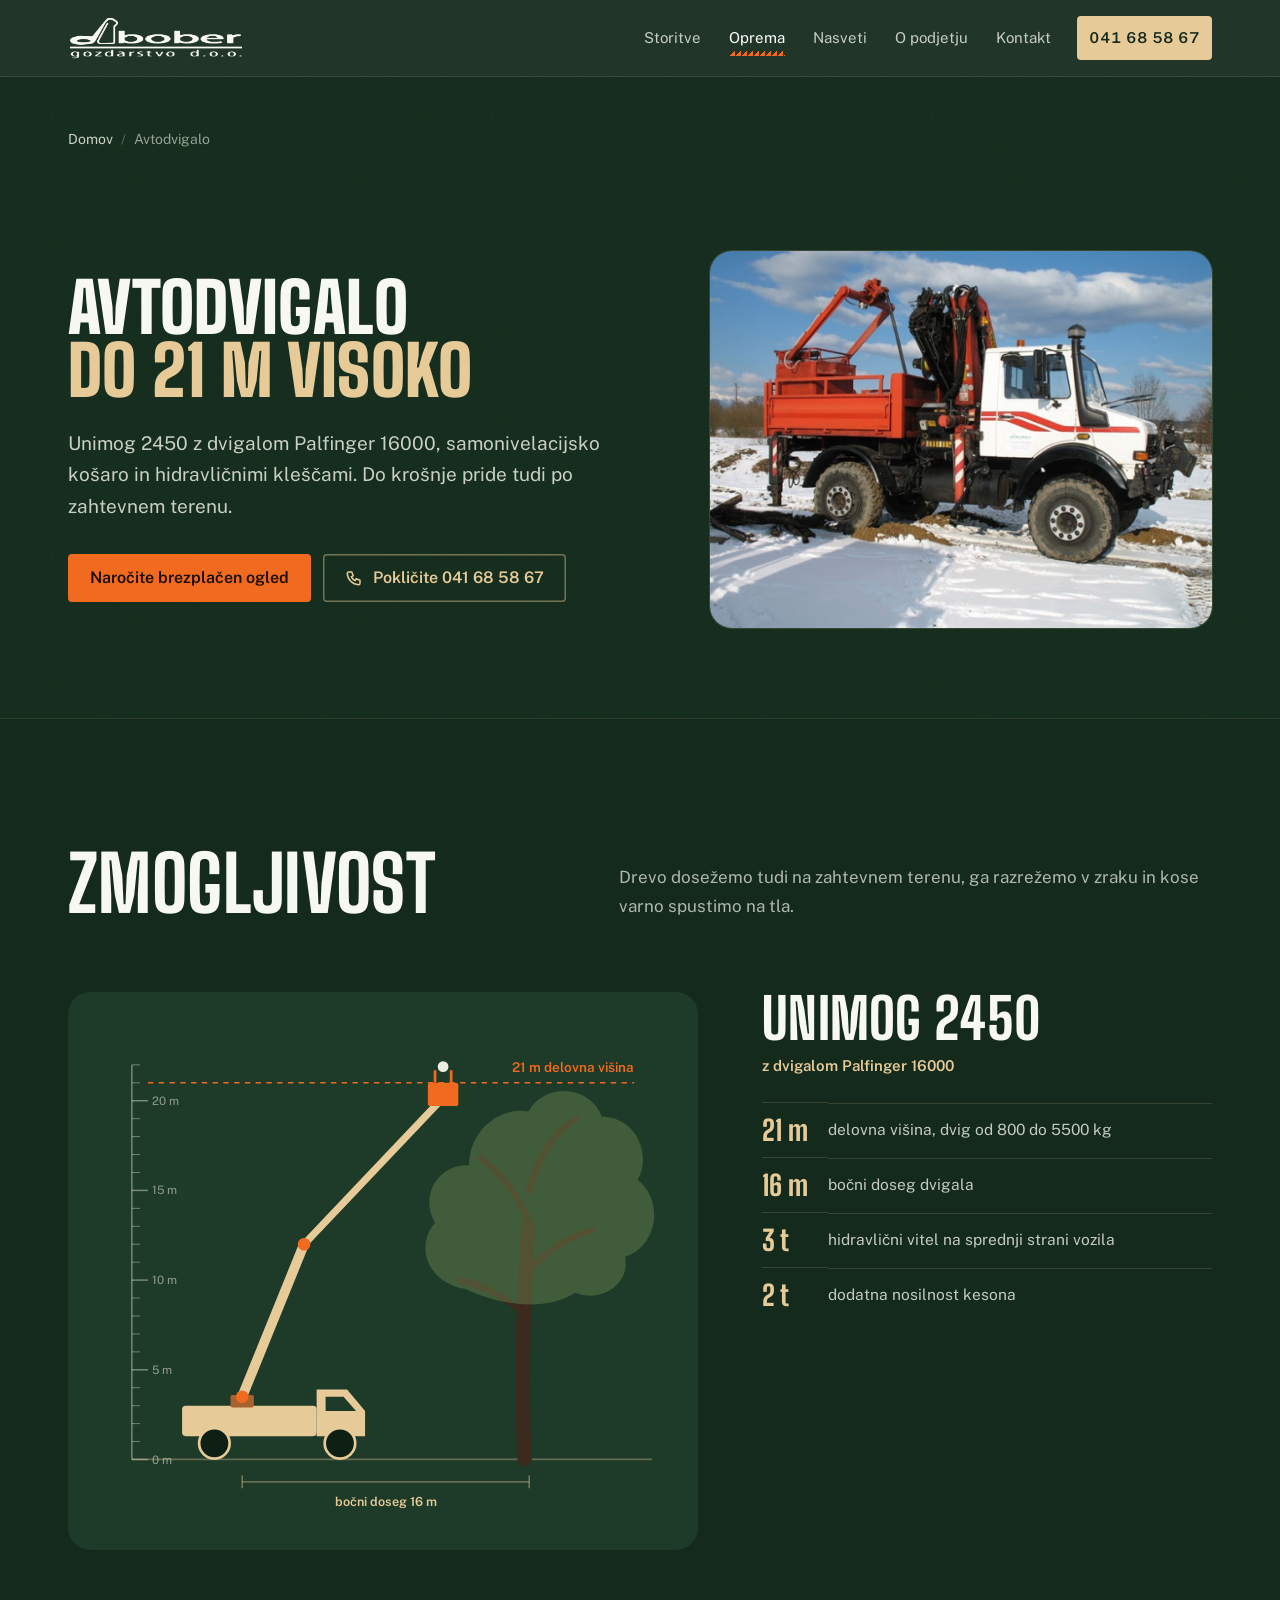
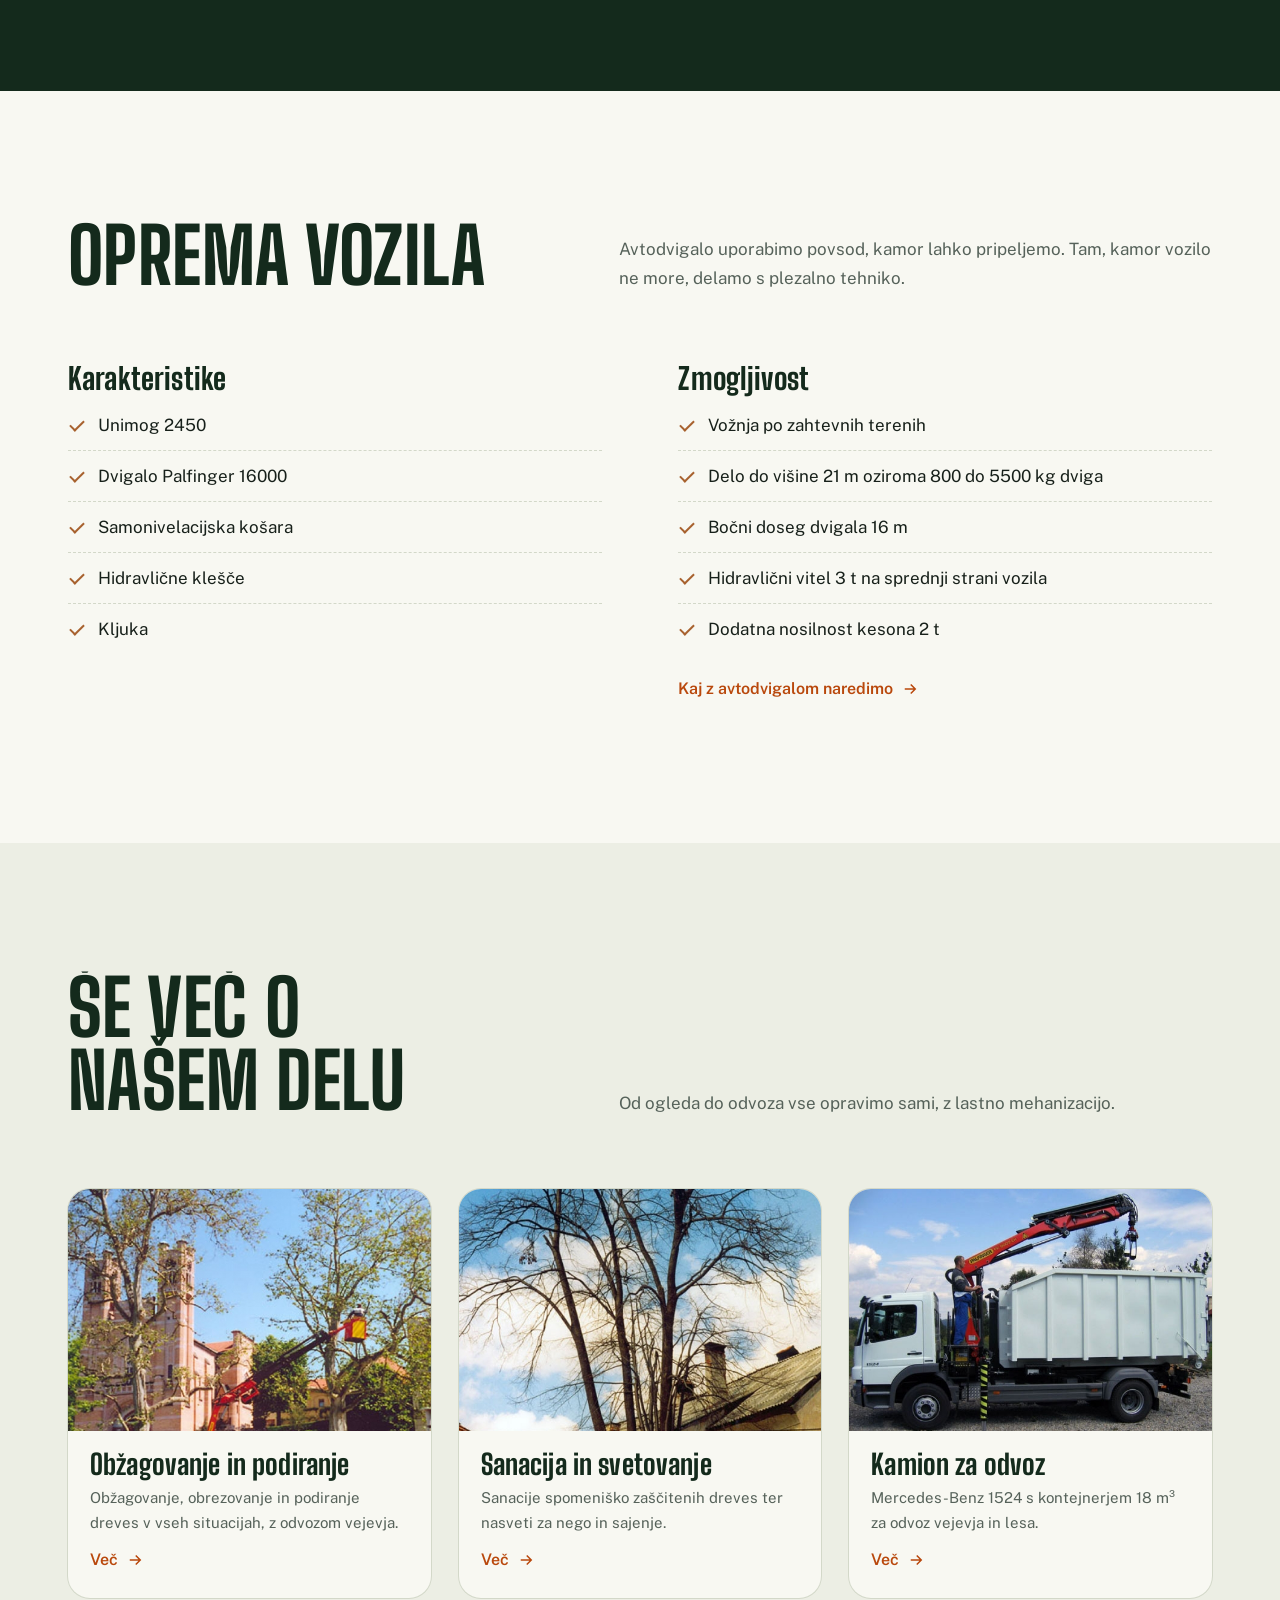
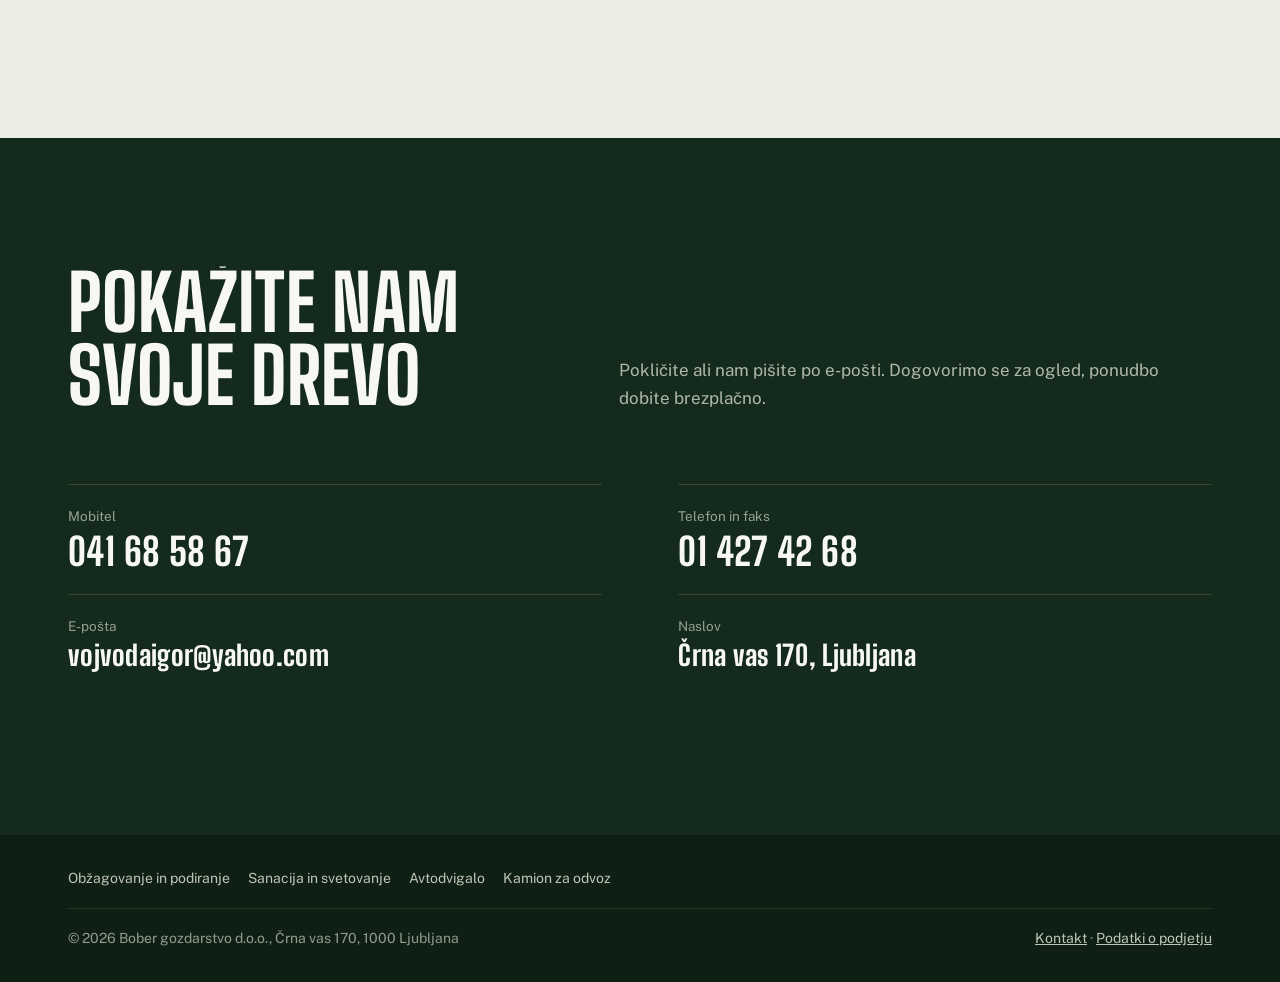
==== avtodvigalo/index.html @ 6a7e42d6 "Podstrani: obžagovanje, sanacija, avtodvigalo, kamion Skupni stil v css/style.css, skupni skripti v " ====
<!doctype html>
<html lang="sl" class="no-js">
<head>
<script>document.documentElement.classList.replace("no-js","js")</script>
<meta charset="utf-8">
<meta name="viewport" content="width=device-width, initial-scale=1">
<title>Avtodvigalo Unimog 2450, delovna višina 21 m | Bober gozdarstvo</title>
<meta name="description" content="Avtodvigalo Unimog 2450 z dvigalom Palfinger 16000: delovna višina 21 m, bočni doseg 16 m, samonivelacijska košara in vožnja po zahtevnih terenih.">
<link rel="canonical" href="https://www.gozdarstvo-bober.si/avtodvigalo">
<meta property="og:type" content="website">
<meta property="og:locale" content="sl_SI">
<meta property="og:title" content="Avtodvigalo Unimog 2450, delovna višina 21 m | Bober gozdarstvo">
<meta property="og:description" content="Avtodvigalo Unimog 2450 z dvigalom Palfinger 16000: delovna višina 21 m, bočni doseg 16 m, samonivelacijska košara in vožnja po zahtevnih terenih.">
<meta property="og:url" content="https://www.gozdarstvo-bober.si/avtodvigalo">
<meta name="theme-color" content="#142A1C">
<link rel="icon" href="data:image/svg+xml,%3Csvg xmlns='http://www.w3.org/2000/svg' viewBox='0 0 64 64'%3E%3Ccircle cx='32' cy='32' r='30' fill='%233B2A1E'/%3E%3Ccircle cx='32' cy='32' r='25' fill='%23E6CB98'/%3E%3Cg fill='none' stroke='%23A8622F' stroke-width='2'%3E%3Ccircle cx='32' cy='32' r='19'/%3E%3Ccircle cx='31' cy='33' r='13'/%3E%3Ccircle cx='31' cy='33' r='7'/%3E%3C/g%3E%3Cpath d='M32 32 L58 20' stroke='%233B2A1E' stroke-width='3'/%3E%3C/svg%3E">
<link rel="preconnect" href="https://fonts.googleapis.com">
<link rel="preconnect" href="https://fonts.gstatic.com" crossorigin>
<link href="https://fonts.googleapis.com/css2?family=Big+Shoulders+Display:wght@600;800;900&family=Public+Sans:ital,wght@0,400;0,500;0,600;1,400&display=swap" rel="stylesheet">
<script type="application/ld+json">
{"@context": "https://schema.org", "@type": "BreadcrumbList", "itemListElement": [{"@type": "ListItem", "position": 1, "name": "Domov", "item": "https://www.gozdarstvo-bober.si/"}, {"@type": "ListItem", "position": 2, "name": "Avtodvigalo", "item": "https://www.gozdarstvo-bober.si/avtodvigalo"}]}
</script>
<link rel="stylesheet" href="../css/style.css">
</head>
<body>
<a class="skip" href="#vsebina">Preskoči na vsebino</a>

<header class="top">
  <span class="progress" aria-hidden="true"></span>
  <div class="wrap">
    <a class="brand" href="../" aria-label="Bober gozdarstvo, domača stran">
      <img class="logo" src="../img/bober-logo-light.png" alt="" width="1132" height="288" decoding="async" fetchpriority="high">
    </a>
    <button class="menu-btn" aria-expanded="false" aria-controls="nav" aria-label="Odpri meni">
      <svg width="24" height="24" viewBox="0 0 24 24" fill="none" stroke="currentColor" stroke-width="2"><path d="M3 7h18M3 12h18M3 17h18"/></svg>
    </button>
    <nav class="nav" id="nav" aria-label="Glavni meni">
      <a href="../#storitve">Storitve</a>
      <a href="../#oprema" class="on" aria-current="true">Oprema</a>
      <a href="../#nasveti">Nasveti</a>
      <a href="../#podjetje">O podjetju</a>
      <a href="#kontakt">Kontakt</a>
      <a class="call" href="tel:+38641685867">041 68 58 67</a>
    </nav>
  </div>
</header>

<main id="vsebina">

<section class="page-hero" aria-labelledby="h1">
  <div class="wrap">
    <ol class="crumbs" aria-label="Drobtinice">
      <li><a href="../">Domov</a></li>
      <li aria-current="page">Avtodvigalo</li>
    </ol>
    <div>
      <h1 id="h1">Avtodvigalo <span>do 21 m visoko</span></h1>
      <p class="lede">Unimog 2450 z dvigalom Palfinger 16000, samonivelacijsko košaro in hidravličnimi kleščami. Do krošnje pride tudi po zahtevnem terenu.</p>
      <div class="actions">
        <a class="btn btn-saw" href="#kontakt">Naročite brezplačen ogled</a>
        <a class="btn btn-line" href="tel:+38641685867">
          <svg viewBox="0 0 24 24" fill="none" stroke="currentColor" stroke-width="2" aria-hidden="true"><path d="M5 4h4l2 5-2.5 1.5a11 11 0 0 0 5 5L15 13l5 2v4a2 2 0 0 1-2 2A16 16 0 0 1 3 6a2 2 0 0 1 2-2"/></svg>
          Pokličite 041 68 58 67
        </a>
      </div>
    </div>
    <figure class="shot"><img class="ph" src="../img/avtodvigalo.jpg" alt="Avtodvigalo Unimog 2450 z dvigalom Palfinger in košaro" width="600" height="450" decoding="async" fetchpriority="high"></figure>
  </div>
</section>

<section class="sec gear" aria-labelledby="h-zmog">
  <div class="wrap">
    <div class="sec-head">
      <h2 id="h-zmog">Zmogljivost</h2>
      <p>Drevo dosežemo tudi na zahtevnem terenu, ga razrežemo v zraku in kose varno spustimo na tla.</p>
    </div>
    <div class="gear-main">
      <div class="gauge" data-rv>
        <svg viewBox="0 0 640 560" role="img" aria-labelledby="gaugeT">
          <title id="gaugeT">Avtodvigalo z delovno višino 21 metrov in bočnim dosegom 16 metrov ob drevesu</title>
          <g fill="rgba(236,238,228,.55)" font-size="13"><path d="M40 490h18" stroke="rgba(236,238,228,.45)" stroke-width="1.6"/><text x="62" y="494.5">0 m</text><path d="M40 470h9" stroke="rgba(236,238,228,.45)" stroke-width="1"/><path d="M40 450h9" stroke="rgba(236,238,228,.45)" stroke-width="1"/><path d="M40 430h9" stroke="rgba(236,238,228,.45)" stroke-width="1"/><path d="M40 410h9" stroke="rgba(236,238,228,.45)" stroke-width="1"/><path d="M40 390h18" stroke="rgba(236,238,228,.45)" stroke-width="1.6"/><text x="62" y="394.5">5 m</text><path d="M40 370h9" stroke="rgba(236,238,228,.45)" stroke-width="1"/><path d="M40 350h9" stroke="rgba(236,238,228,.45)" stroke-width="1"/><path d="M40 330h9" stroke="rgba(236,238,228,.45)" stroke-width="1"/><path d="M40 310h9" stroke="rgba(236,238,228,.45)" stroke-width="1"/><path d="M40 290h18" stroke="rgba(236,238,228,.45)" stroke-width="1.6"/><text x="62" y="294.5">10 m</text><path d="M40 270h9" stroke="rgba(236,238,228,.45)" stroke-width="1"/><path d="M40 250h9" stroke="rgba(236,238,228,.45)" stroke-width="1"/><path d="M40 230h9" stroke="rgba(236,238,228,.45)" stroke-width="1"/><path d="M40 210h9" stroke="rgba(236,238,228,.45)" stroke-width="1"/><path d="M40 190h18" stroke="rgba(236,238,228,.45)" stroke-width="1.6"/><text x="62" y="194.5">15 m</text><path d="M40 170h9" stroke="rgba(236,238,228,.45)" stroke-width="1"/><path d="M40 150h9" stroke="rgba(236,238,228,.45)" stroke-width="1"/><path d="M40 130h9" stroke="rgba(236,238,228,.45)" stroke-width="1"/><path d="M40 110h9" stroke="rgba(236,238,228,.45)" stroke-width="1"/><path d="M40 90h18" stroke="rgba(236,238,228,.45)" stroke-width="1.6"/><text x="62" y="94.5">20 m</text><path d="M40 70h9" stroke="rgba(236,238,228,.45)" stroke-width="1"/><path d="M40 50h9" stroke="rgba(236,238,228,.45)" stroke-width="1"/><path d="M40 490V50" stroke="rgba(236,238,228,.45)" stroke-width="1.6"/></g>
          <path d="M58 70H600" stroke="#F06A1F" stroke-width="1.5" stroke-dasharray="6 6"/>
          <text x="600" y="58" text-anchor="end" fill="#F06A1F" font-size="15" font-weight="600">21 m delovna višina</text>
          <path d="M40 490H620" stroke="rgba(230,203,152,.35)" stroke-width="2"/>
          <path d="M478 490c-4-80-2-170 4-260" stroke="#3B2A1E" stroke-width="16" stroke-linecap="round" fill="none"/>
          <path d="M480 330c-22-20-48-34-74-40M482 280c20-22 44-38 72-46M481 220c-14-30-30-50-52-66M483 190c10-40 30-66 52-80" stroke="#3B2A1E" stroke-width="7" stroke-linecap="round" fill="none"/>
          <path d="M412 300c-40-6-58-46-34-74-18-30 4-66 38-64 0-40 36-66 66-60 20-34 70-28 82 6 38 0 56 42 40 70 30 24 22 74-14 86 6 30-26 52-56 40-30 20-80 16-122-4z" fill="#7F9A5C" opacity=".35"/>
          <g>
            <rect x="96" y="430" width="150" height="34" rx="4" fill="#E6CB98"/>
            <path d="M246 464V412h34l20 24v28z" fill="#E6CB98"/>
            <path d="M256 420h20l14 16h-34z" fill="#1E3A28"/>
            <circle cx="132" cy="472" r="17" fill="#0E1F14" stroke="#E6CB98" stroke-width="3"/>
            <circle cx="272" cy="472" r="17" fill="#0E1F14" stroke="#E6CB98" stroke-width="3"/>
            <rect x="150" y="418" width="26" height="14" rx="2" fill="#A8622F"/>
          </g>
          <g stroke="#E6CB98" stroke-linecap="round" fill="none">
            <path d="M163 420L232 250" stroke-width="11"/>
            <path d="M232 250L382 92" stroke-width="8"/>
          </g>
          <circle cx="232" cy="250" r="7" fill="#F06A1F"/>
          <circle cx="163" cy="420" r="7" fill="#F06A1F"/>
          <g>
            <rect x="370" y="70" width="34" height="26" rx="3" fill="#F06A1F"/>
            <path d="M378 70v-14M396 70v-14" stroke="#F06A1F" stroke-width="3"/>
            <circle cx="387" cy="52" r="6" fill="#ECEEE4"/>
          </g>
          <path d="M163 515H483" stroke="rgba(230,203,152,.5)" stroke-width="1.5"/>
          <path d="M163 508v14M483 508v14" stroke="rgba(230,203,152,.5)" stroke-width="1.5"/>
          <text x="323" y="542" text-anchor="middle" fill="#E6CB98" font-size="14" font-weight="600">bočni doseg 16 m</text>
        </svg>
      </div>
      <div class="spec" data-rv>
        <h3>Unimog 2450</h3>
        <p class="model">z dvigalom Palfinger 16000</p>
        <dl>
          <dt><span class="cnt" data-to="21">21</span> m</dt><dd>delovna višina, dvig od 800 do 5500 kg</dd>
          <dt><span class="cnt" data-to="16">16</span> m</dt><dd>bočni doseg dvigala</dd>
          <dt><span class="cnt" data-to="3">3</span> t</dt><dd>hidravlični vitel na sprednji strani vozila</dd>
          <dt><span class="cnt" data-to="2">2</span> t</dt><dd>dodatna nosilnost kesona</dd>
        </dl>
      </div>
    </div>
  </div>
</section>

<section class="sec" aria-labelledby="h-oprema">
  <div class="wrap">
    <div class="sec-head">
      <h2 id="h-oprema">Oprema vozila</h2>
      <p>Avtodvigalo uporabimo povsod, kamor lahko pripeljemo. Tam, kamor vozilo ne more, delamo s plezalno tehniko.</p>
    </div>
    <div class="detail even">
      <div data-rv>
        <h3 class="ticks-h">Karakteristike</h3>
        <ul class="ticks">
          <li>Unimog 2450</li>
          <li>Dvigalo Palfinger 16000</li>
          <li>Samonivelacijska košara</li>
          <li>Hidravlične klešče</li>
          <li>Kljuka</li>
        </ul>
      </div>
      <div data-rv>
        <h3 class="ticks-h">Zmogljivost</h3>
        <ul class="ticks">
          <li>Vožnja po zahtevnih terenih</li>
          <li>Delo do višine 21 m oziroma 800 do 5500 kg dviga</li>
          <li>Bočni doseg dvigala 16 m</li>
          <li>Hidravlični vitel 3 t na sprednji strani vozila</li>
          <li>Dodatna nosilnost kesona 2 t</li>
        </ul>
        <a class="more" href="../strokovno-obzagovanje-obrezovanje-in-podiranje-drevja/">Kaj z avtodvigalom naredimo <svg viewBox="0 0 24 24" fill="none" stroke="currentColor" stroke-width="2" aria-hidden="true"><path d="M5 12h14M13 6l6 6-6 6"/></svg></a>
      </div>
    </div>
  </div>
</section>

<section class="sec related" aria-labelledby="h-vec">
  <div class="wrap">
    <div class="sec-head">
      <h2 id="h-vec">Še več o našem delu</h2>
      <p>Od ogleda do odvoza vse opravimo sami, z lastno mehanizacijo.</p>
    </div>
    <div class="cards">
      <a class="card" href="../strokovno-obzagovanje-obrezovanje-in-podiranje-drevja/" data-rv>
        <figure><img class="ph" src="../img/obzagovanje.jpg" alt="" width="600" height="450" loading="lazy" decoding="async"></figure>
        <div><h3>Obžagovanje in podiranje</h3><p>Obžagovanje, obrezovanje in podiranje dreves v vseh situacijah, z odvozom vejevja.</p><span class="more" style="margin-top:4px">Več <svg viewBox="0 0 24 24" fill="none" stroke="currentColor" stroke-width="2" aria-hidden="true"><path d="M5 12h14M13 6l6 6-6 6"/></svg></span></div>
      </a>
      <a class="card" href="../sanacija-in-strokovno-svetovanje/" data-rv>
        <figure><img class="ph" src="../img/sanacija.jpg" alt="" width="600" height="450" loading="lazy" decoding="async"></figure>
        <div><h3>Sanacija in svetovanje</h3><p>Sanacije spomeniško zaščitenih dreves ter nasveti za nego in sajenje.</p><span class="more" style="margin-top:4px">Več <svg viewBox="0 0 24 24" fill="none" stroke="currentColor" stroke-width="2" aria-hidden="true"><path d="M5 12h14M13 6l6 6-6 6"/></svg></span></div>
      </a>
      <a class="card" href="../kamion-za-odvoz-vejevja-in-lesa/" data-rv>
        <figure><img class="ph" src="../img/kamion.jpg" alt="" width="600" height="450" loading="lazy" decoding="async"></figure>
        <div><h3>Kamion za odvoz</h3><p>Mercedes-Benz 1524 s kontejnerjem 18 m³ za odvoz vejevja in lesa.</p><span class="more" style="margin-top:4px">Več <svg viewBox="0 0 24 24" fill="none" stroke="currentColor" stroke-width="2" aria-hidden="true"><path d="M5 12h14M13 6l6 6-6 6"/></svg></span></div>
      </a>
    </div>
  </div>
</section>

<section class="sec contact" id="kontakt" aria-labelledby="h-kontakt">
  <div class="wrap">
    <div class="sec-head">
      <h2 id="h-kontakt">Pokažite nam svoje drevo</h2>
      <p>Pokličite ali nam pišite po e-pošti. Dogovorimo se za ogled, ponudbo dobite brezplačno.</p>
    </div>
    <ul class="lines" data-rv>
      <li><small>Mobitel</small><a href="tel:+38641685867">041 68 58 67</a></li>
      <li><small>Telefon in faks</small><a href="tel:+38614274268">01 427 42 68</a></li>
      <li><small>E-pošta</small><a class="sm" id="mail" href="#kontakt">vojvodaigor@yahoo.com</a></li>
      <li><small>Naslov</small><a class="sm" href="https://www.google.com/maps/search/?api=1&query=%C4%8Crna+vas+170%2C+1000+Ljubljana" target="_blank" rel="noopener">Črna vas 170, Ljubljana</a></li>
    </ul>
  </div>
</section>
</main>

<footer>
  <div class="wrap">
    <ul class="foot-links"><li><a href="../strokovno-obzagovanje-obrezovanje-in-podiranje-drevja/">Obžagovanje in podiranje</a></li><li><a href="../sanacija-in-strokovno-svetovanje/">Sanacija in svetovanje</a></li><li><a href="../avtodvigalo/">Avtodvigalo</a></li><li><a href="../kamion-za-odvoz-vejevja-in-lesa/">Kamion za odvoz</a></li></ul>
    <span>© <span id="yr">2026</span> Bober gozdarstvo d.o.o., Črna vas 170, 1000 Ljubljana</span>
    <span><a href="#kontakt">Kontakt</a> · <a href="../#podjetje">Podatki o podjetju</a></span>
  </div>
</footer>

<script src="../js/site.js" defer></script>
</body>
</html>
---- css/style.css ----
:root{
  --spruce:#142A1C;
  --spruce-2:#1E3A28;
  --spruce-3:#2B4C35;
  --moss:#7F9A5C;
  --lichen:#ECEEE4;
  --paper:#F8F8F2;
  --sap:#E6CB98;
  --heart:#A8622F;
  --bark:#3B2A1E;
  --saw:#F06A1F;
  --saw-ink:#B9480C;
  --ink:#17201A;
  --muted:#56625A;
  --line:#D3D8C9;

  --display:"Big Shoulders Display", "Roboto Condensed", "Arial Narrow", "DejaVu Sans Condensed", sans-serif;
  --body:"Public Sans", system-ui, sans-serif;

  --wrap:1240px;
  --gutter:clamp(16px,4vw,48px);
  --r-sm:4px; --r-md:10px; --r-lg:22px;
  --ease:cubic-bezier(.2,.7,.2,1);
}
*,*::before,*::after{box-sizing:border-box}
html{scroll-behavior:smooth;-webkit-text-size-adjust:100%}
@media (prefers-reduced-motion:reduce){html{scroll-behavior:auto}}
body{margin:0;background:var(--paper);color:var(--ink);font:400 17px/1.65 var(--body);overflow-x:hidden}
img,svg{display:block;max-width:100%}
a{color:inherit}
h1,h2,h3{font-family:var(--display);font-weight:800;line-height:.95;letter-spacing:.005em;margin:0;text-wrap:balance}
p{margin:0 0 1em;text-wrap:pretty}
.wrap{max-width:var(--wrap);margin:0 auto;padding:0 var(--gutter)}
.skip{position:absolute;left:-999px;top:8px;background:var(--saw);color:#fff;padding:10px 14px;border-radius:var(--r-sm);z-index:50}
.skip:focus{left:8px}
:focus-visible{outline:3px solid var(--saw);outline-offset:3px;border-radius:2px}

/* ---------- buttons ---------- */
.btn{display:inline-flex;align-items:center;gap:10px;min-height:48px;padding:0 22px;border-radius:var(--r-sm);
  font:600 16px/1 var(--body);text-decoration:none;border:0;cursor:pointer;
  transition:background-color .2s var(--ease),transform .15s var(--ease),color .2s}
.btn:active{transform:translateY(1px)}
.btn-saw{background:var(--saw);color:#1a0d04}
.btn-saw:hover{background:#ff7d33}
.btn-line{background:transparent;color:var(--sap);box-shadow:inset 0 0 0 1.5px rgba(230,203,152,.45)}
.btn-line:hover{box-shadow:inset 0 0 0 1.5px var(--sap)}
.btn svg{width:18px;height:18px}

/* ---------- header ---------- */
.top{position:sticky;top:0;z-index:20;background:rgba(20,42,28,.94);backdrop-filter:saturate(1.2) blur(8px);color:var(--lichen);
  border-bottom:1px solid rgba(230,203,152,.12)}
.top .wrap{display:flex;align-items:center;justify-content:space-between;gap:24px;height:76px}
.brand{display:flex;align-items:center;gap:12px;text-decoration:none}
.brand svg{width:38px;height:38px;flex:none}
.brand b{font:900 28px/1 var(--display);letter-spacing:.02em;color:var(--paper)}
.brand small{display:block;font:500 12px/1.2 var(--body);color:var(--sap);opacity:.8;letter-spacing:.02em}
.nav{display:flex;gap:4px;align-items:center}
.nav a{text-decoration:none;font-size:15px;padding:10px 12px;border-radius:var(--r-sm);color:rgba(236,238,228,.82);transition:color .2s}
.nav a:hover{color:#fff}
.nav .call{margin-left:10px;color:var(--spruce);background:var(--sap);font-weight:600;font-variant-numeric:tabular-nums}
.nav .call:hover{background:#f1dcb2;color:var(--spruce)}
.menu-btn{display:none;background:none;border:0;color:var(--paper);width:48px;height:48px;margin-right:-12px;cursor:pointer}
@media (max-width:900px){
  .nav{position:absolute;top:100%;left:0;right:0;flex-direction:column;align-items:stretch;gap:0;background:var(--spruce);
    padding:8px var(--gutter) 20px;border-bottom:1px solid rgba(230,203,152,.15);display:none}
  .nav.open{display:flex}
  .nav a{padding:14px 4px;font-size:17px;border-bottom:1px solid rgba(255,255,255,.06)}
  .nav .call{margin:14px 0 0;text-align:center;padding:14px}
  .menu-btn{display:grid;place-items:center}
}

/* ---------- hero ---------- */
.hero{position:relative;background:var(--spruce);color:var(--lichen);overflow:hidden;isolation:isolate}
.hero::after,.page-hero::after{content:"";position:absolute;inset:0;z-index:-1;pointer-events:none;opacity:.35;mix-blend-mode:overlay;
  background-image:url("data:image/svg+xml,%3Csvg xmlns='http://www.w3.org/2000/svg' width='220' height='220'%3E%3Cfilter id='n'%3E%3CfeTurbulence type='fractalNoise' baseFrequency='.85' numOctaves='2' stitchTiles='stitch'/%3E%3C/filter%3E%3Crect width='100%25' height='100%25' filter='url(%23n)'/%3E%3C/svg%3E")}
.hero .wrap{display:grid;grid-template-columns:minmax(0,1.3fr) minmax(0,.9fr);gap:clamp(24px,3.5vw,56px);align-items:center;
  padding-top:clamp(20px,4.5vh,72px);padding-bottom:clamp(24px,5vh,80px);min-height:calc(100svh - 76px)}
.hero h1{font-size:clamp(40px,min(6.9vw,9.2svh),108px);font-weight:900;color:var(--paper);text-transform:uppercase;line-height:.88;letter-spacing:-.005em}
.hero h1 span{display:block;color:var(--sap)}
.hero .lede{max-width:38em;margin:clamp(12px,2.6vh,28px) 0 clamp(16px,3.4vh,34px);font-size:clamp(17px,1.5vw,19px);color:rgba(236,238,228,.84)}
.hero .actions{display:flex;flex-wrap:wrap;gap:12px}
.hero .facts{display:flex;flex-wrap:wrap;gap:8px 26px;margin:clamp(16px,3.6vh,44px) 0 0;padding:clamp(10px,2vh,20px) 0 0;border-top:1px solid rgba(230,203,152,.18);list-style:none;font-size:15px;color:rgba(236,238,228,.75)}
.hero .facts li{display:flex;align-items:center;gap:9px}
.hero .facts li::before{content:"";width:7px;height:7px;border-radius:50%;background:var(--moss)}

.stump{position:relative;justify-self:center;width:100%;max-width:min(540px,calc(100svh - 76px - 190px))}
.stump svg{width:100%;height:auto;overflow:hidden;touch-action:manipulation}
.stump .ring{fill:none;stroke-linejoin:round}
.stump .ring.hl{stroke:var(--saw)!important;stroke-width:3px!important}
.stump-tip{position:absolute;left:0;top:0;pointer-events:none;background:var(--paper);color:var(--spruce);
  font:800 26px/1 var(--display);padding:8px 12px 7px;border-radius:var(--r-sm);opacity:0;transform:translate(-50%,-130%);
  transition:opacity .15s;white-space:nowrap;box-shadow:0 8px 24px rgba(5,15,8,.35)}
.stump-tip small{display:block;font:500 12px/1.2 var(--body);color:var(--muted);margin-top:3px}
.stump-tip.on{opacity:1}
.stump-cap{display:flex;justify-content:space-between;gap:16px;margin-top:clamp(8px,1.6vh,18px);font-size:14px;color:rgba(236,238,228,.62)}
.stump-cap strong{color:var(--sap);font:800 22px/1 var(--display);letter-spacing:.02em;display:block;margin-bottom:4px}

@media (max-width:900px){
  .hero .wrap{grid-template-columns:1fr;min-height:0}
  .stump{max-width:min(360px,86vw);margin-top:8px}
}

/* ---------- section scaffolding ---------- */
section{scroll-margin-top:80px}
.sec{padding:clamp(72px,10vw,136px) 0 clamp(80px,11vw,148px)}
.sec-head{display:grid;grid-template-columns:minmax(0,5fr) minmax(0,6fr);gap:24px 56px;align-items:end;margin-bottom:clamp(40px,6vw,72px)}
.sec-head h2{font-size:clamp(44px,6vw,82px);text-transform:uppercase;color:var(--spruce)}
.sec-head p{max-width:36em;color:var(--muted);margin:0}
@media (max-width:800px){.sec-head{grid-template-columns:minmax(0,1fr)}}
.sec-head h2,.svc h3,.spec h3,.truck h3{overflow-wrap:break-word;hyphens:auto}

/* ---------- services ---------- */
.svc{display:grid;grid-template-columns:minmax(0,1fr) minmax(0,1fr);gap:clamp(32px,6vw,88px);align-items:center;padding:clamp(36px,5vw,56px) 0;border-top:1px solid var(--line)}
.svc:last-of-type{border-bottom:1px solid var(--line)}
.svc.flip .svc-media{order:2}
.svc h3{font-size:clamp(34px,3.8vw,52px);color:var(--spruce);margin-bottom:18px}
.svc ul{list-style:none;padding:0;margin:0}
.svc li{position:relative;padding:10px 0 10px 30px;border-bottom:1px dashed var(--line)}
.svc li:last-child{border-bottom:0}
.svc li::before{content:"";position:absolute;left:2px;top:19px;width:14px;height:8px;border-left:2px solid var(--heart);border-bottom:2px solid var(--heart);transform:rotate(-45deg)}
.svc .note{margin-top:22px;font-size:15px;color:var(--muted)}
.svc-art{background:var(--lichen);border-radius:var(--r-lg);padding:clamp(20px,3vw,36px);aspect-ratio:5/4;display:grid;place-items:center}
.svc-art svg{width:100%;height:100%}
.svc-art text{font:600 13px var(--body);fill:var(--muted)}
@media (max-width:800px){.svc{grid-template-columns:1fr}.svc.flip .svc-media{order:0}}

/* ---------- process ---------- */
.process{background:var(--lichen)}
.steps{list-style:none;margin:0;padding:0;display:grid;grid-template-columns:repeat(4,minmax(0,1fr));gap:0;counter-reset:s;position:relative}
.steps li{position:relative;padding:62px 28px 0 0;counter-increment:s}
.steps li::before{content:counter(s);position:absolute;top:0;left:0;width:44px;height:44px;border-radius:50%;
  display:grid;place-items:center;background:var(--paper);box-shadow:inset 0 0 0 2px var(--spruce);font:800 22px/1 var(--display);color:var(--spruce);z-index:1}
.steps li::after{content:"";position:absolute;top:21px;left:44px;right:0;height:2px;
  background:repeating-linear-gradient(90deg,var(--spruce-3) 0 8px,transparent 8px 14px)}
.steps li:last-child::after{display:none}
.steps li:last-child::before{background:var(--saw);box-shadow:none;color:#1a0d04}
.steps h3{font-size:30px;color:var(--spruce);margin-bottom:10px}
.steps p{font-size:16px;color:var(--muted);margin:0}
@media (max-width:860px){
  .steps{grid-template-columns:1fr}
  .steps li{padding:0 0 36px 66px}
  .steps li::after{top:44px;left:21px;right:auto;bottom:0;width:2px;height:auto;background:repeating-linear-gradient(180deg,var(--spruce-3) 0 8px,transparent 8px 14px)}
}

/* ---------- equipment ---------- */
.gear{background:var(--spruce);color:var(--lichen)}
.gear .sec-head h2{color:var(--paper)}
.gear .sec-head p{color:rgba(236,238,228,.72)}
.gear-main{display:grid;grid-template-columns:minmax(0,7fr) minmax(0,5fr);gap:clamp(32px,5vw,72px);align-items:stretch}
.gauge{display:grid;align-items:center;background:var(--spruce-2);border-radius:var(--r-lg);padding:clamp(16px,2.5vw,28px);position:relative}
.gauge svg{width:100%;height:auto}
.gauge text{font-family:var(--body)}
.spec h3{font-size:clamp(40px,4.4vw,60px);color:var(--paper);text-transform:uppercase}
.spec .model{color:var(--sap);font:600 15px/1.4 var(--body);margin:10px 0 26px}
.spec dl{margin:0;display:grid;grid-template-columns:auto 1fr;gap:0}
.spec dt,.spec dd{padding:13px 0;border-top:1px solid rgba(230,203,152,.16);margin:0}
.spec dt{font:800 28px/1 var(--display);color:var(--sap);padding-right:20px;font-variant-numeric:tabular-nums;white-space:nowrap}
.spec dd{color:rgba(236,238,228,.82);font-size:15.5px;align-self:center}
.spec .kit{margin-top:22px;font-size:14.5px;color:rgba(236,238,228,.62)}

.truck{margin-top:clamp(28px,4vw,48px);display:grid;grid-template-columns:minmax(0,5fr) minmax(0,7fr);gap:clamp(24px,5vw,72px);align-items:center;
  border-top:1px solid rgba(230,203,152,.16);padding-top:clamp(28px,4vw,48px)}
.truck h3{font-size:clamp(32px,3.4vw,44px);color:var(--paper);text-transform:uppercase}
.truck .model{color:var(--sap);font:600 15px/1.4 var(--body);margin:8px 0 0}
.reach{display:grid;gap:14px}
.reach .row{display:grid;grid-template-columns:150px 1fr;gap:16px;align-items:center;font-size:14.5px;color:rgba(236,238,228,.78)}
.reach .bar{height:34px;border-radius:var(--r-sm);background:rgba(230,203,152,.08);position:relative;overflow:hidden}
.reach .bar i{position:absolute;inset:0 auto 0 0;background:var(--sap);border-radius:var(--r-sm);display:flex;align-items:center;justify-content:flex-end;padding-right:10px;
  font:800 19px/1 var(--display);font-style:normal;color:var(--spruce)}
.reach .bar.b i{background:var(--moss)}
.reach .cube{display:flex;align-items:center;gap:16px;margin-top:6px;font-size:14.5px;color:rgba(236,238,228,.78)}
.reach .cube b{white-space:nowrap;font:800 40px/1 var(--display);color:var(--sap);font-weight:800}
@media (max-width:900px){.gear-main,.truck{grid-template-columns:1fr}.reach .row{grid-template-columns:110px 1fr}}

/* ---------- advice ---------- */
.advice .cols{display:grid;grid-template-columns:minmax(0,4fr) minmax(0,7fr);gap:clamp(32px,6vw,96px)}
.advice blockquote{margin:0;font:800 clamp(32px,3.6vw,48px)/1.02 var(--display);color:var(--heart);text-transform:uppercase;position:sticky;top:110px}
.advice blockquote span{display:block;font:400 15px/1.5 var(--body);text-transform:none;color:var(--muted);margin-top:18px}
.advice .text{columns:2 18em;column-gap:48px}
.advice .text p{break-inside:avoid}
.advice .text h3{font-size:28px;color:var(--spruce);margin:0 0 10px;break-after:avoid}
@media (max-width:800px){.advice .cols{grid-template-columns:1fr}.advice blockquote{position:static}}

/* ---------- about ---------- */
.about{background:var(--lichen)}
.about .cols{display:grid;grid-template-columns:minmax(0,6fr) minmax(0,5fr);gap:clamp(32px,6vw,96px);align-items:start}
.founder{display:grid;grid-template-columns:auto 1fr;gap:24px;align-items:center;margin:8px 0 32px}
.founder .mono{width:96px;height:96px;border-radius:24px;background:var(--spruce);display:grid;place-items:center;color:var(--sap);font:900 40px/1 var(--display)}
.founder b{display:block;font:800 30px/1 var(--display);color:var(--spruce);margin-bottom:6px}
.founder span{color:var(--muted);font-size:15px}
.about .big{font-size:clamp(19px,1.7vw,22px);line-height:1.55;color:var(--ink)}
.data{background:var(--paper);border-radius:var(--r-lg);padding:clamp(22px,3vw,36px)}
.data h3{font-size:26px;color:var(--spruce);margin-bottom:12px}
.data dl{margin:0;font-size:15px}
.data div{display:grid;grid-template-columns:150px 1fr;gap:12px;padding:11px 0;border-top:1px solid var(--line)}
.data dt{color:var(--muted)}
.data dd{margin:0;font-variant-numeric:tabular-nums}
@media (max-width:800px){.about .cols{grid-template-columns:1fr}.data div{grid-template-columns:1fr;gap:2px}}

/* ---------- contact ---------- */
.contact{background:var(--spruce);color:var(--lichen)}
.contact .sec-head h2{color:var(--paper)}
.contact .sec-head p{color:rgba(236,238,228,.72)}
.contact .lines{display:grid;grid-template-columns:repeat(2,minmax(0,1fr));column-gap:clamp(32px,6vw,88px)}
.lines{list-style:none;padding:0;margin:0}
.lines li{padding:20px 0;border-top:1px solid rgba(230,203,152,.16)}
.lines small{display:block;font-size:13.5px;color:rgba(236,238,228,.6);margin-bottom:4px}
.lines a,.lines span{font:800 clamp(28px,3vw,38px)/1.05 var(--display);color:var(--paper);text-decoration:none;letter-spacing:.01em;font-variant-numeric:tabular-nums}
.lines a:hover{color:var(--sap)}
.lines .sm{font-size:clamp(22px,2.2vw,28px)}
@media (max-width:860px){.contact .lines{grid-template-columns:1fr}}

/* ---------- footer ---------- */
footer{background:#0E1F14;color:rgba(236,238,228,.6);font-size:14px;padding:32px 0}
footer .wrap{display:flex;flex-wrap:wrap;gap:12px 32px;justify-content:space-between}
footer a{color:rgba(236,238,228,.8)}

/* ---------- one orchestrated moment: rings grow ---------- */
@media (prefers-reduced-motion:no-preference){
  .grow .ring{stroke-dasharray:var(--len);stroke-dashoffset:var(--len);animation:draw 1.1s var(--ease) forwards;animation-delay:var(--d)}
  .grow .crack,.grow .notes{opacity:0;animation:fade .6s ease forwards;animation-delay:2.2s}
  @keyframes draw{to{stroke-dashoffset:0}}
  @keyframes fade{to{opacity:1}}
}

/* ---------- photos ---------- */
.brand .logo{display:block;flex:none;height:clamp(32px,2.4vw + 14px,46px);width:auto}
figure{margin:0}
.ph{width:100%;height:100%;object-fit:cover;display:block;background:var(--spruce-3)}
.svc-media{position:relative;padding:0 0 clamp(48px,7vw,84px)}
.svc-photo{aspect-ratio:4/3;border-radius:var(--r-lg);overflow:hidden;background:var(--lichen)}
.svc-photo .ph{filter:saturate(.9) contrast(1.03)}
.svc-media .svc-art{position:absolute;right:clamp(-12px,-1.5vw,0px);bottom:0;width:52%;aspect-ratio:5/4;padding:12px 14px;
  background:var(--paper);box-shadow:0 18px 40px -18px rgba(20,42,28,.45),0 0 0 1px var(--line)}
.svc.flip .svc-media .svc-art{right:auto;left:clamp(-12px,-1.5vw,0px)}
.svc-media .svc-art text{font-size:16px}
.gear-photo{aspect-ratio:3/2;border-radius:var(--r-md);overflow:hidden;margin-bottom:28px;box-shadow:0 0 0 1px rgba(230,203,152,.16)}
.truck-photo{margin:22px 0 0;aspect-ratio:16/10}
@media (max-width:800px){.svc-media .svc-art{width:62%;right:0}.svc.flip .svc-media .svc-art{left:auto;right:0}}

/* =========================================================
   MOTION — everything is tied to the trade:
   saw-cut headings, unfolding crane, running chain on CTAs
   ========================================================= */
:root{--t-fast:.18s;--t-med:.45s;--t-slow:.9s;--ease-out:cubic-bezier(.16,1,.3,1);--ease-saw:cubic-bezier(.65,0,.35,1)}

/* header: shrinks + scroll progress as a sawdust line */
.top{transition:background-color var(--t-med)}
.top .wrap{transition:height var(--t-med) var(--ease-out)}
.progress{position:absolute;left:0;bottom:-1px;height:2px;width:100%;background:var(--saw);transform-origin:0 50%;transform:scaleX(var(--p,0))}

/* nav: sawtooth underline slides in */
.nav a:not(.call){position:relative}
.nav a:not(.call)::after{content:"";position:absolute;left:12px;right:12px;bottom:4px;height:5px;
  background:linear-gradient(135deg,transparent 50%,var(--saw) 50%) 0 0/6px 5px repeat-x;
  transform:scaleX(0);transform-origin:0 50%;transition:transform var(--t-med) var(--ease-out)}
.nav a:not(.call):hover::after,.nav a.on::after{transform:scaleX(1)}
.nav a.on{color:#fff}
@media (max-width:900px){.nav a:not(.call)::after{left:4px;right:auto;width:60px}}

/* primary button: a saw chain runs along the bottom edge on hover */
.btn-saw{position:relative;overflow:hidden}
.btn-saw::after{content:"";position:absolute;left:0;right:0;bottom:0;height:4px;opacity:0;
  background:repeating-linear-gradient(90deg,#1a0d04 0 6px,transparent 6px 10px);transition:opacity var(--t-fast)}
.btn-saw:hover::after{opacity:.55;animation:chain .45s linear infinite}
@keyframes chain{to{background-position:10px 0}}
.btn-line svg{transition:transform var(--t-med) var(--ease-out)}
.btn-line:hover svg{transform:rotate(-14deg) scale(1.1)}

/* service rows: photo zooms, diagram card lifts and its cut lines redraw */
.svc-photo .ph{transition:transform 1.2s var(--ease-out)}
.svc:hover .svc-photo .ph{transform:scale(1.05)}
.svc-media .svc-art{transition:transform var(--t-med) var(--ease-out),box-shadow var(--t-med)}
.svc:hover .svc-media .svc-art{transform:translateY(-8px) rotate(-1deg);box-shadow:0 28px 50px -20px rgba(20,42,28,.5),0 0 0 1px var(--line)}
.svc-art [stroke="#F06A1F"] path,.svc-art path[stroke="#F06A1F"]{stroke-dasharray:240;stroke-dashoffset:0}
.svc:hover .svc-art g[stroke="#F06A1F"] path{animation:recut .7s var(--ease-saw) both}
.svc:hover .svc-art g[stroke="#F06A1F"] path:nth-child(2){animation-delay:.08s}
.svc:hover .svc-art g[stroke="#F06A1F"] path:nth-child(3){animation-delay:.16s}
@keyframes recut{from{stroke-dashoffset:240}to{stroke-dashoffset:0}}
.svc li{transition:padding-left var(--t-med) var(--ease-out)}
.svc li::before{transition:border-color var(--t-fast)}
.svc li:hover{padding-left:36px}
.svc li:hover::before{border-color:var(--saw)}

/* equipment */
.gear-photo .ph{transition:transform 1.2s var(--ease-out)}
.gear-photo:hover .ph{transform:scale(1.05)}
.spec dl dt,.spec dl dd{transition:color var(--t-fast)}
.spec dl dt:hover,.spec dl dt:hover + dd{color:var(--paper)}
.reach .bar i{transition:width 1.4s var(--ease-out)}

/* contact lines */
.lines a{display:inline-block;transition:transform var(--t-med) var(--ease-out),color var(--t-fast)}
.lines a:hover{transform:translateX(8px)}
.chips label:hover{box-shadow:inset 0 0 0 1.5px var(--sap)}
.data div{transition:background-color var(--t-fast)}
.data div:hover{background:linear-gradient(90deg,var(--lichen),transparent)}

/* hero stump turns slowly as you scroll */
.stump svg{transform:rotate(calc(var(--spin,0) * 1deg));transition:transform .1s linear}

/* ---------- scroll reveals (JS adds .in) ---------- */
@media (prefers-reduced-motion:no-preference){
  /* headings are cut in by a saw line */
  .js .sec-head h2{position:relative;clip-path:inset(0 100% 0 0);transition:clip-path var(--t-slow) var(--ease-saw)}
  .js .sec-head h2::after{content:"";position:absolute;top:-6%;bottom:-6%;left:0;width:3px;background:var(--saw);
    transform:translateX(0);opacity:0;transition:transform var(--t-slow) var(--ease-saw),opacity .2s}
  .js .sec-head.in h2{clip-path:inset(0 -2% 0 0)}
  .js .sec-head.in h2::after{opacity:1;transform:translateX(calc(var(--w,600px)));animation:sawgone .2s ease var(--t-slow) forwards}
  @keyframes sawgone{to{opacity:0}}
  .js .sec-head p{opacity:0;transform:translateY(14px);transition:opacity .7s .35s,transform .7s .35s var(--ease-out)}
  .js .sec-head.in p{opacity:1;transform:none}

  .js [data-rv]{opacity:0;transform:translateY(28px);transition:opacity .8s var(--ease-out),transform .9s var(--ease-out);transition-delay:var(--dl,0s)}
  .js [data-rv].in{opacity:1;transform:none}

  /* photos open like a clearing */
  .js .svc-photo,.js .gear-photo{clip-path:inset(12% 8% 12% 8% round 22px);transition:clip-path 1.2s var(--ease-out) .1s}
  .js .in .svc-photo,.js .in .gear-photo,.js .in.gear-photo{clip-path:inset(0 0 0 0 round 22px)}
  .js .gear-photo{clip-path:inset(12% 8% 12% 8% round 10px)}
  .js .in .gear-photo{clip-path:inset(0 round 10px)}
  .js .svc-photo .ph,.js .gear-photo .ph{scale:1.12;transition:scale 1.6s var(--ease-out),transform 1.2s var(--ease-out)}
  .js .in .svc-photo .ph,.js .in .gear-photo .ph{scale:1}
  .js .svc-media .svc-art{opacity:0;translate:0 30px;transition:opacity .6s .5s,translate .9s .5s var(--ease-out),transform var(--t-med) var(--ease-out),box-shadow var(--t-med)}
  .js .in .svc-media .svc-art{opacity:1;translate:0 0}

  /* process: the dashed cut line runs from step to step */
  .js .steps li::after{transform:scaleX(0);transform-origin:0 50%;transition:transform .6s var(--ease-saw)}
  .js .steps li::before{transition:background-color .3s,color .3s,box-shadow .3s}
  .js .steps li h3,.js .steps li p{opacity:0;transform:translateY(10px);transition:opacity .5s,transform .6s var(--ease-out)}
  .js .steps.in li h3,.js .steps.in li p{opacity:1;transform:none}
  .js .steps.in li::after{transform:scaleX(1)}
  .js .steps.in li:nth-child(1) *,.js .steps.in li:nth-child(1)::after{transition-delay:.1s}
  .js .steps.in li:nth-child(2) *,.js .steps.in li:nth-child(2)::after{transition-delay:.55s}
  .js .steps.in li:nth-child(3) *,.js .steps.in li:nth-child(3)::after{transition-delay:1s}
  .js .steps.in li:nth-child(4) *{transition-delay:1.45s}
  @media (max-width:860px){.js .steps li::after{transform:scaleY(0);transform-origin:50% 0}.js .steps.in li::after{transform:scaleY(1)}}

  .js .reach:not(.in) .bar i{width:0!important}
  .js .lines li{opacity:0;transform:translateX(-16px);transition:opacity .6s,transform .7s var(--ease-out)}
  .js .lines.in li{opacity:1;transform:none}
  .js .lines.in li:nth-child(2){transition-delay:.08s}.js .lines.in li:nth-child(3){transition-delay:.16s}.js .lines.in li:nth-child(4){transition-delay:.24s}
}
@media (prefers-reduced-motion:reduce){
  .stump svg{transform:none!important}
  .svc:hover .svc-photo .ph,.gear-photo:hover .ph{transform:none}
  .btn-saw:hover::after{animation:none}
}

/* =========================================================
   SUBPAGES
   ========================================================= */
.page-hero{position:relative;background:var(--spruce);color:var(--lichen);overflow:hidden;isolation:isolate}
.page-hero .wrap{display:grid;grid-template-columns:minmax(0,1.15fr) minmax(0,1fr);gap:clamp(28px,5vw,72px);align-items:center;
  padding-top:clamp(24px,4vw,56px);padding-bottom:clamp(48px,7vw,96px)}
.page-hero h1{font-size:clamp(40px,5.4vw,84px);font-weight:900;color:var(--paper);text-transform:uppercase;line-height:.9;overflow-wrap:break-word;hyphens:auto}
.page-hero h1 span{display:block;color:var(--sap)}
.page-hero .lede{max-width:36em;margin:clamp(14px,2.4vw,26px) 0 clamp(20px,3vw,32px);font-size:clamp(17px,1.5vw,19px);color:rgba(236,238,228,.84)}
.page-hero .actions{display:flex;flex-wrap:wrap;gap:12px}
.page-hero .shot{aspect-ratio:4/3;border-radius:var(--r-lg);overflow:hidden;box-shadow:0 0 0 1px rgba(230,203,152,.16)}
@media (max-width:900px){.page-hero .wrap{grid-template-columns:1fr}}

.crumbs{list-style:none;padding:0;margin:0 0 clamp(18px,3vw,36px);display:flex;flex-wrap:wrap;gap:4px 8px;font-size:14px;color:rgba(236,238,228,.6);grid-column:1/-1}
.crumbs li+li::before{content:"/";margin-right:8px;opacity:.5}
.crumbs a{color:rgba(236,238,228,.85);text-decoration:none}
.crumbs a:hover{color:var(--sap);text-decoration:underline}

/* checklist, same marker as the service rows */
.ticks{list-style:none;padding:0;margin:0}
.ticks li{position:relative;padding:11px 0 11px 30px;border-bottom:1px dashed var(--line);transition:padding-left var(--t-med) var(--ease-out)}
.ticks li:last-child{border-bottom:0}
.ticks li::before{content:"";position:absolute;left:2px;top:20px;width:14px;height:8px;border-left:2px solid var(--heart);border-bottom:2px solid var(--heart);transform:rotate(-45deg);transition:border-color var(--t-fast)}
.ticks li:hover{padding-left:36px}
.ticks li:hover::before{border-color:var(--saw)}
.ticks-h{font-size:30px;color:var(--spruce);margin:0 0 8px}
.gear .ticks li{border-bottom-color:rgba(230,203,152,.16);color:rgba(236,238,228,.85)}
.gear .ticks li::before{border-color:var(--sap)}
.gear .ticks-h{color:var(--paper)}

.detail{display:grid;grid-template-columns:minmax(0,6fr) minmax(0,5fr);gap:clamp(32px,6vw,96px);align-items:start}
.detail.even{grid-template-columns:minmax(0,1fr) minmax(0,1fr)}
@media (max-width:800px){.detail,.detail.even{grid-template-columns:1fr}}
.detail .note{margin-top:22px;font-size:15px;color:var(--muted)}

.ways{display:grid;gap:16px}
.way{background:var(--lichen);border-radius:var(--r-lg);padding:clamp(22px,3vw,32px)}
.way h3{font-size:30px;color:var(--spruce);margin-bottom:10px}
.way p{margin:0;color:var(--muted)}
.way .more{margin-top:14px}

.more{display:inline-flex;align-items:center;gap:8px;margin-top:22px;font-weight:600;font-size:16px;color:var(--saw-ink);text-decoration:none}
.more svg{width:18px;height:18px;transition:transform var(--t-med) var(--ease-out)}
.more:hover{text-decoration:underline;text-underline-offset:4px}
.more:hover svg{transform:translateX(5px)}
.gear .more{color:var(--sap)}

/* related pages */
.related{background:var(--lichen)}
.cards{display:grid;grid-template-columns:repeat(3,minmax(0,1fr));gap:clamp(16px,2.4vw,28px)}
.card{display:flex;flex-direction:column;background:var(--paper);border-radius:var(--r-lg);overflow:hidden;text-decoration:none;color:var(--ink);
  box-shadow:0 0 0 1px var(--line);transition:transform var(--t-med) var(--ease-out),box-shadow var(--t-med)}
.card:hover{transform:translateY(-6px);box-shadow:0 24px 44px -22px rgba(20,42,28,.45),0 0 0 1px var(--line)}
.card figure{aspect-ratio:3/2;overflow:hidden}
.card .ph{transition:transform 1.2s var(--ease-out)}
.card:hover .ph{transform:scale(1.05)}
.card div{padding:20px 22px 24px;display:grid;gap:8px}
.card h3{font-size:28px;color:var(--spruce)}
.card p{margin:0;font-size:15px;color:var(--muted)}
@media (max-width:900px){.cards{grid-template-columns:1fr}.card{flex-direction:row}.card figure{flex:0 0 38%;aspect-ratio:auto}}
@media (max-width:520px){.card{flex-direction:column}.card figure{aspect-ratio:3/2}}

.related.plain{background:var(--paper)}
.page-hero + .gear{border-top:1px solid rgba(230,203,152,.12)}

.foot-links{display:flex;flex-wrap:wrap;gap:6px 18px;list-style:none;padding:0;margin:0;flex-basis:100%;order:-1;
  padding-bottom:18px;border-bottom:1px solid rgba(230,203,152,.12);margin-bottom:6px}
.foot-links a{text-decoration:none}
.foot-links a:hover{text-decoration:underline}

@media (prefers-reduced-motion:reduce){
  .card:hover,.card:hover .ph{transform:none}
  .ticks li:hover{padding-left:30px}
}
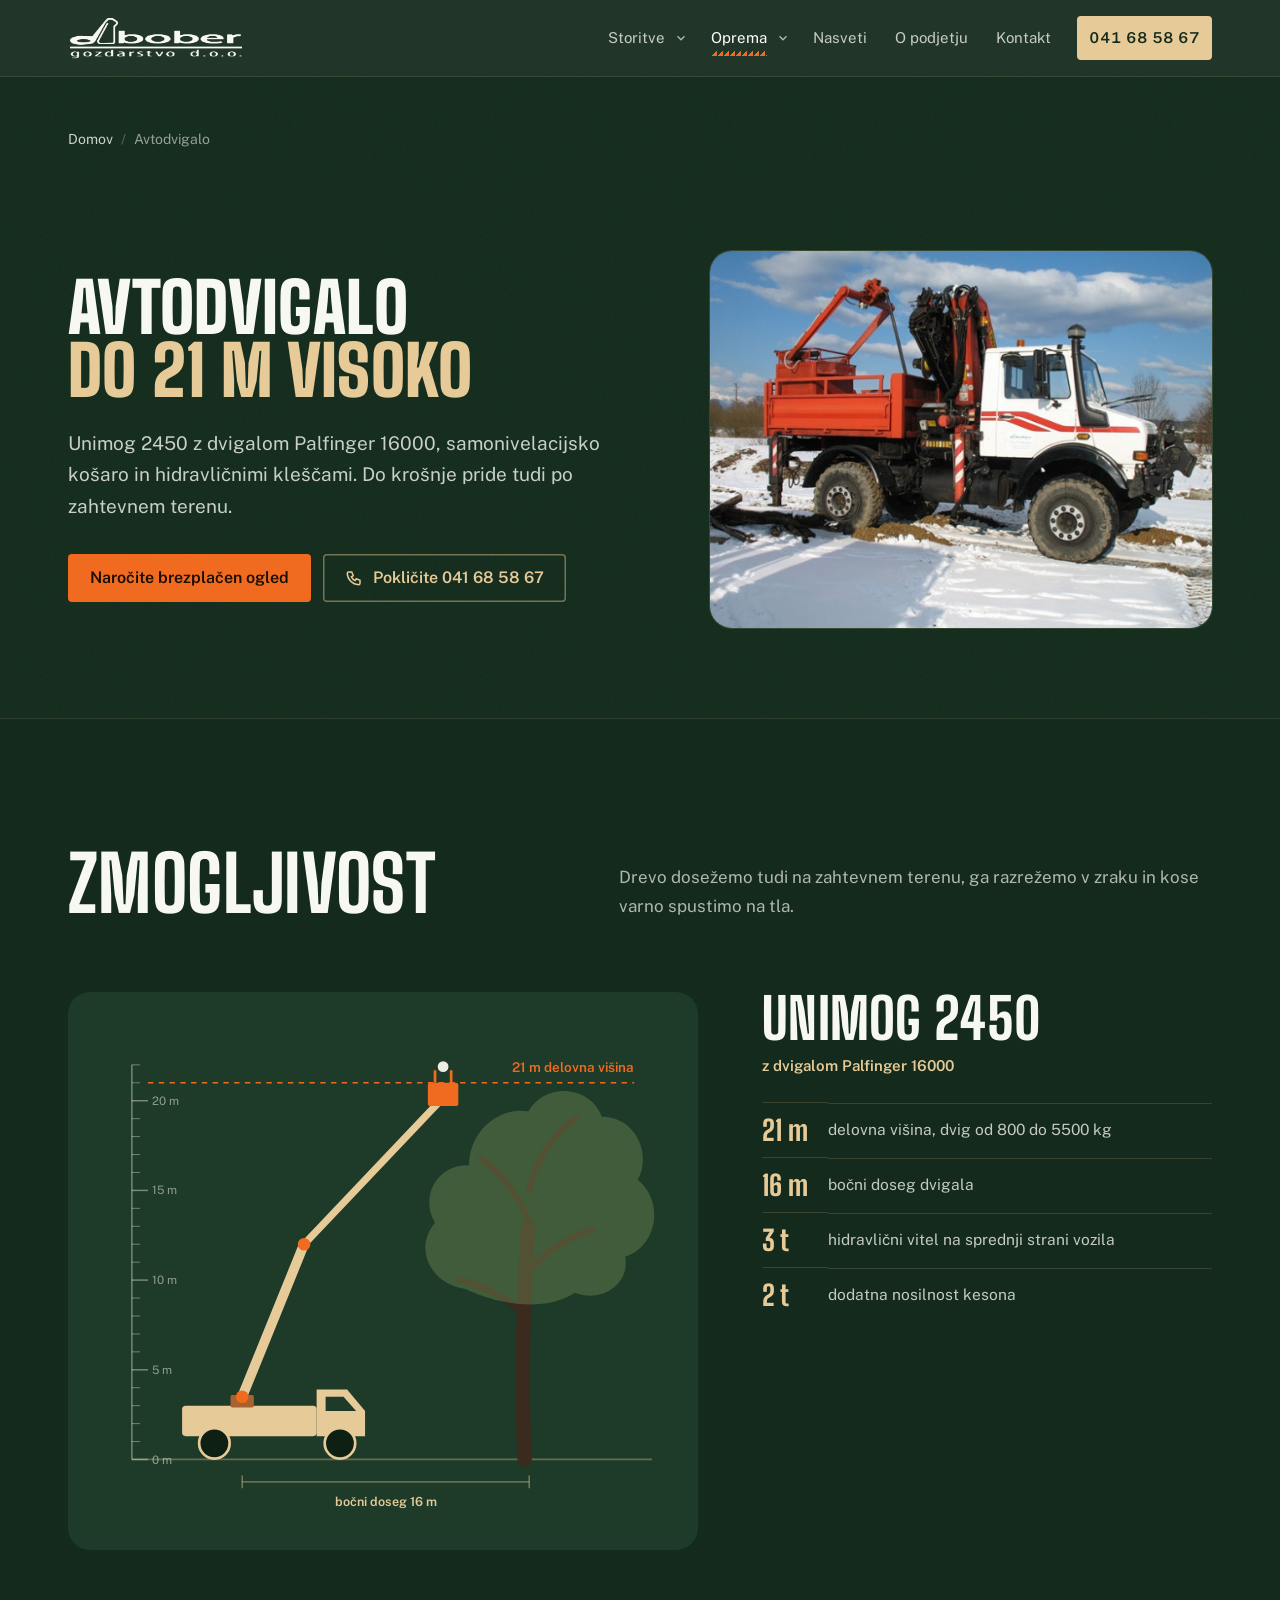
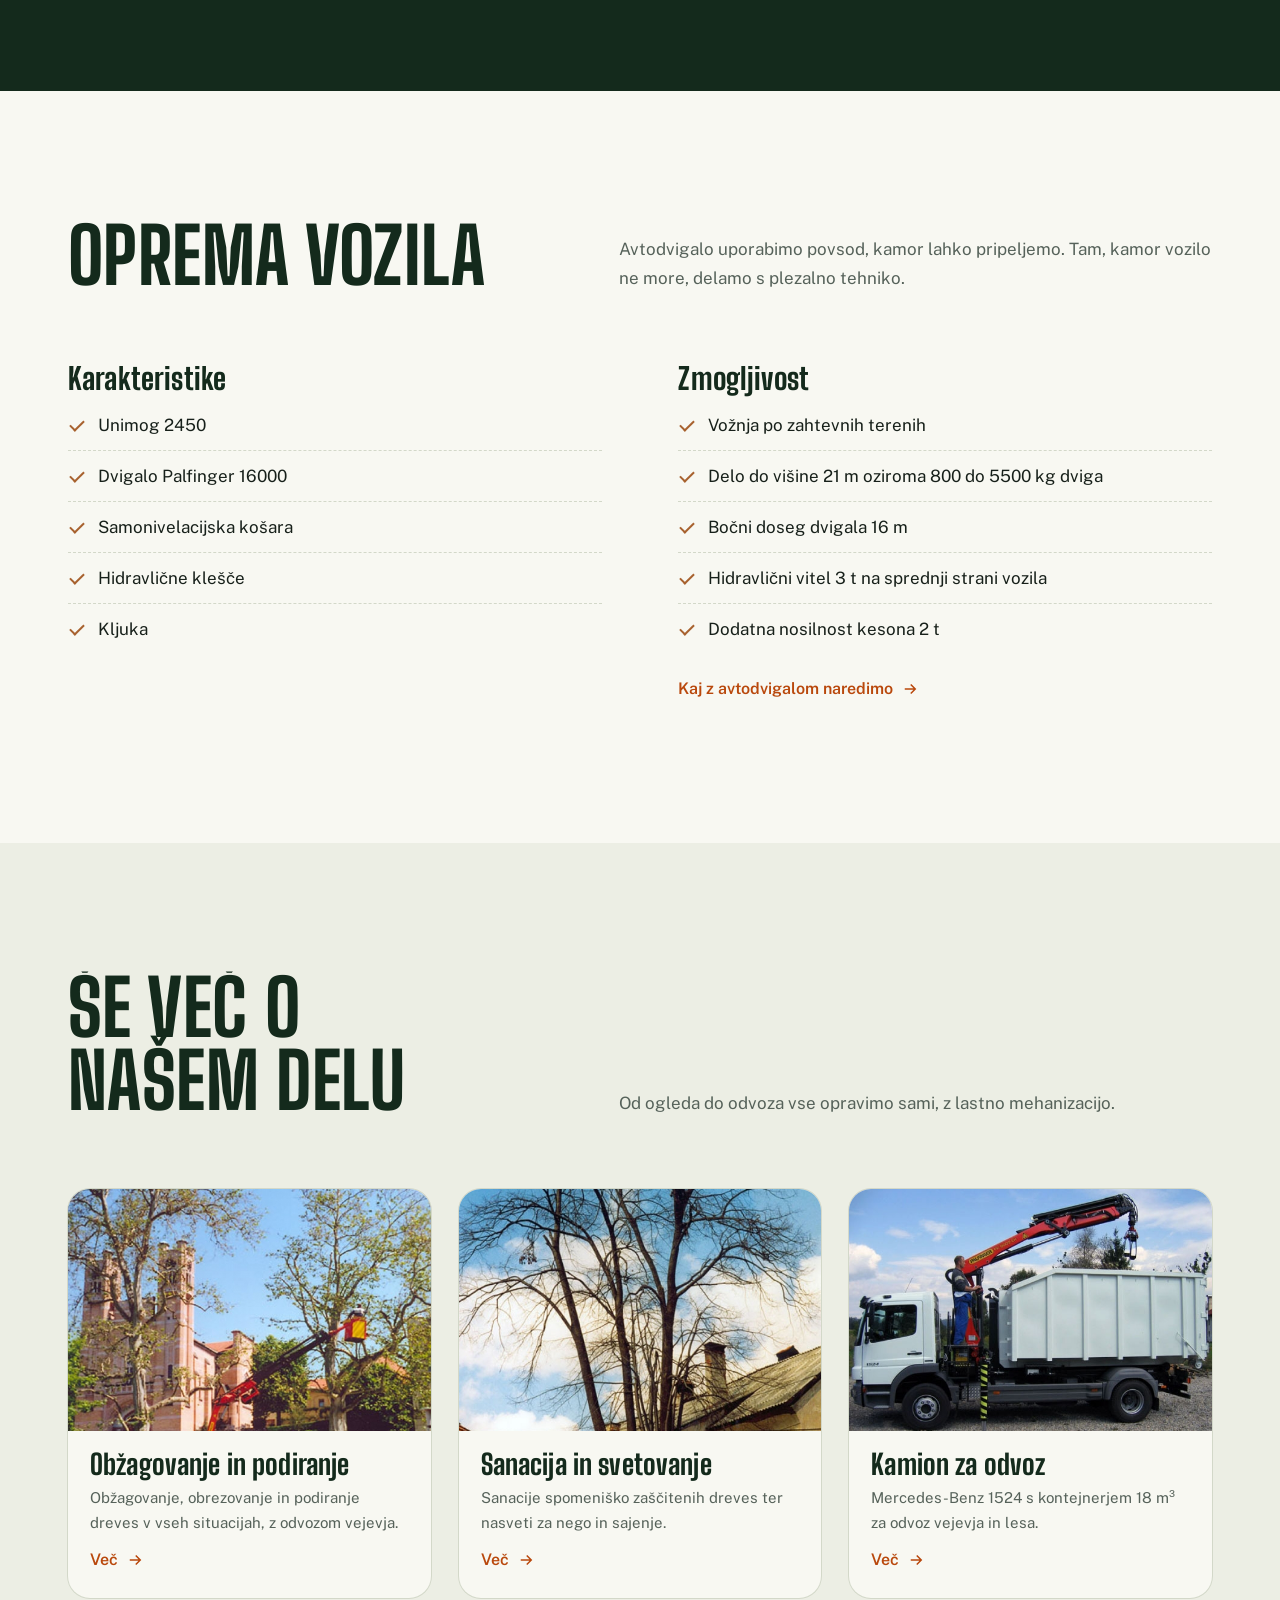
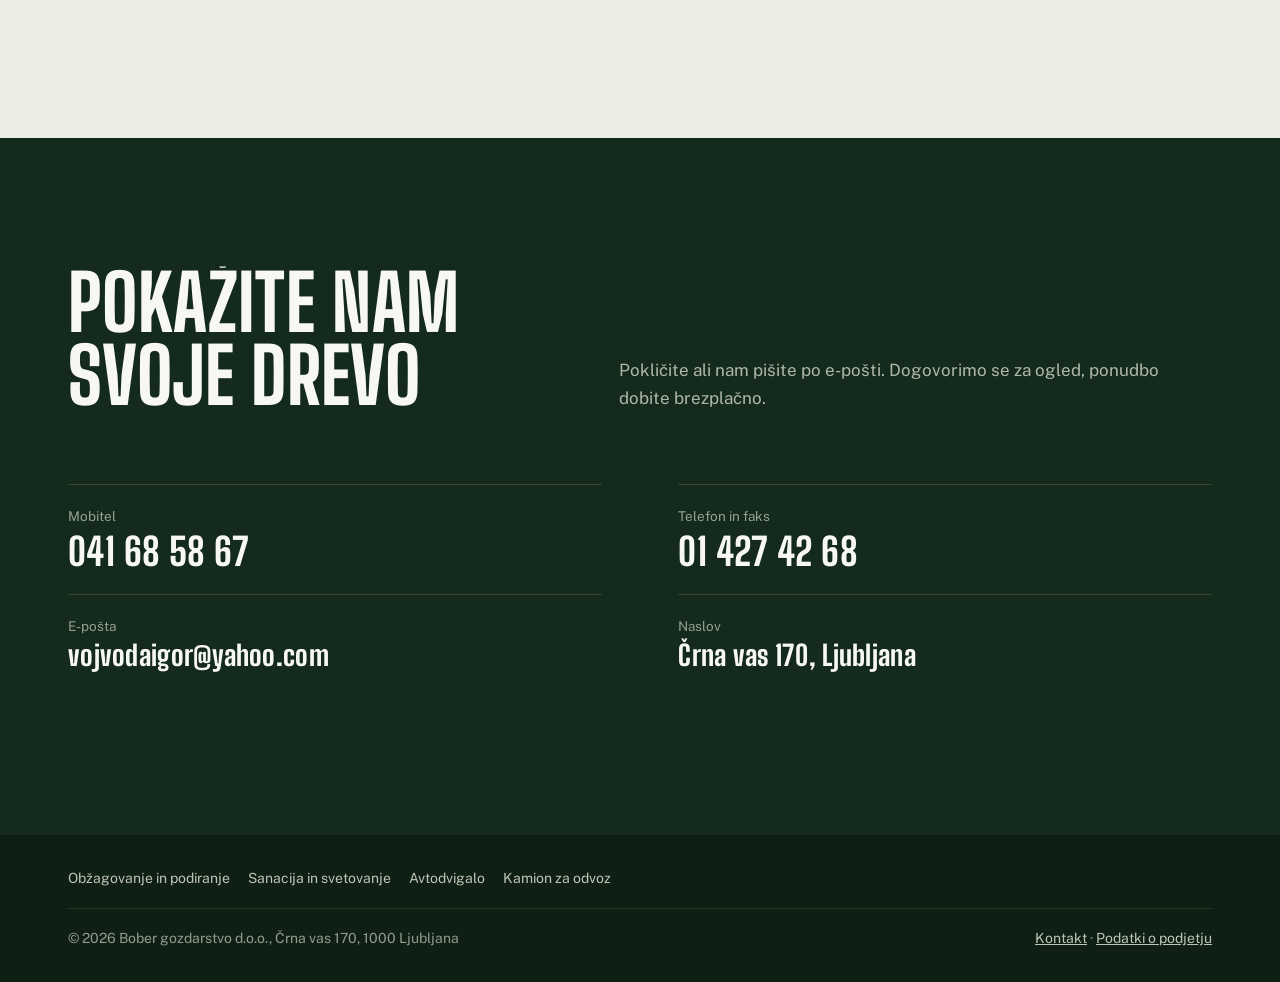
==== commit 9a6a0ee6: "Meni: spustni seznami s povezavami na podstrani Co-Authored-By: Claude Opus 5.5 <noreply@anthropic.c" ====
--- a/avtodvigalo/index.html
+++ b/avtodvigalo/index.html
@@ -35,8 +35,16 @@
       <svg width="24" height="24" viewBox="0 0 24 24" fill="none" stroke="currentColor" stroke-width="2"><path d="M3 7h18M3 12h18M3 17h18"/></svg>
     </button>
     <nav class="nav" id="nav" aria-label="Glavni meni">
-      <a href="../#storitve">Storitve</a>
-      <a href="../#oprema" class="on" aria-current="true">Oprema</a>
+      <div class="has-sub">
+        <a href="../#storitve">Storitve</a>
+        <button class="sub-btn" type="button" aria-expanded="false" aria-label="Odpri podstrani storitev"><svg viewBox="0 0 24 24" fill="none" stroke="currentColor" stroke-width="2.4" aria-hidden="true"><path d="M6 9l6 6 6-6"/></svg></button>
+        <ul class="sub"><li><a href="../strokovno-obzagovanje-obrezovanje-in-podiranje-drevja/">Obžagovanje in podiranje</a></li><li><a href="../sanacija-in-strokovno-svetovanje/">Sanacija in svetovanje</a></li></ul>
+      </div>
+      <div class="has-sub">
+        <a href="../#oprema" class="on">Oprema</a>
+        <button class="sub-btn" type="button" aria-expanded="false" aria-label="Odpri podstrani opreme"><svg viewBox="0 0 24 24" fill="none" stroke="currentColor" stroke-width="2.4" aria-hidden="true"><path d="M6 9l6 6 6-6"/></svg></button>
+        <ul class="sub"><li><a href="../avtodvigalo/" aria-current="page">Avtodvigalo</a></li><li><a href="../kamion-za-odvoz-vejevja-in-lesa/">Kamion za odvoz</a></li></ul>
+      </div>
       <a href="../#nasveti">Nasveti</a>
       <a href="../#podjetje">O podjetju</a>
       <a href="#kontakt">Kontakt</a>
--- a/css/style.css
+++ b/css/style.css
@@ -421,3 +421,25 @@
   .card:hover,.card:hover .ph{transform:none}
   .ticks li:hover{padding-left:30px}
 }
+
+/* ---------- nav dropdowns (subpages) ---------- */
+.has-sub{position:relative;display:flex;align-items:center}
+.sub-btn{display:grid;place-items:center;width:28px;height:40px;margin-left:-10px;padding:0;background:none;border:0;color:rgba(236,238,228,.7);cursor:pointer}
+.sub-btn:hover{color:#fff}
+.sub-btn svg{width:14px;height:14px;transition:transform var(--t-med) var(--ease-out)}
+.has-sub.open .sub-btn svg{transform:rotate(180deg)}
+.sub{position:absolute;top:100%;left:0;min-width:250px;list-style:none;margin:0;padding:8px;background:var(--spruce);
+  border:1px solid rgba(230,203,152,.15);border-radius:var(--r-md);box-shadow:0 18px 40px -16px rgba(0,0,0,.55);
+  opacity:0;visibility:hidden;transform:translateY(6px);transition:opacity .2s,transform .2s var(--ease-out),visibility 0s .2s}
+.has-sub:hover .sub,.has-sub.open .sub,.has-sub:has(:focus-visible) .sub{opacity:1;visibility:visible;transform:none;transition:opacity .2s,transform .2s var(--ease-out)}
+.nav .sub a{display:block;padding:10px 12px;white-space:nowrap}
+.nav .sub a:hover{background:rgba(230,203,152,.1);color:#fff}
+.nav .sub a[aria-current="page"]{color:var(--sap)}
+.nav .sub a:not(.call)::after{content:none}
+@media (max-width:900px){
+  .has-sub{display:block}
+  .has-sub > a{display:block}
+  .sub-btn{display:none}
+  .sub{position:static;min-width:0;padding:0 0 0 18px;background:none;border:0;box-shadow:none;border-radius:0;opacity:1;visibility:visible;transform:none;transition:none}
+  .nav .sub a{padding:12px 4px;font-size:16px;color:rgba(236,238,228,.7);white-space:normal}
+}
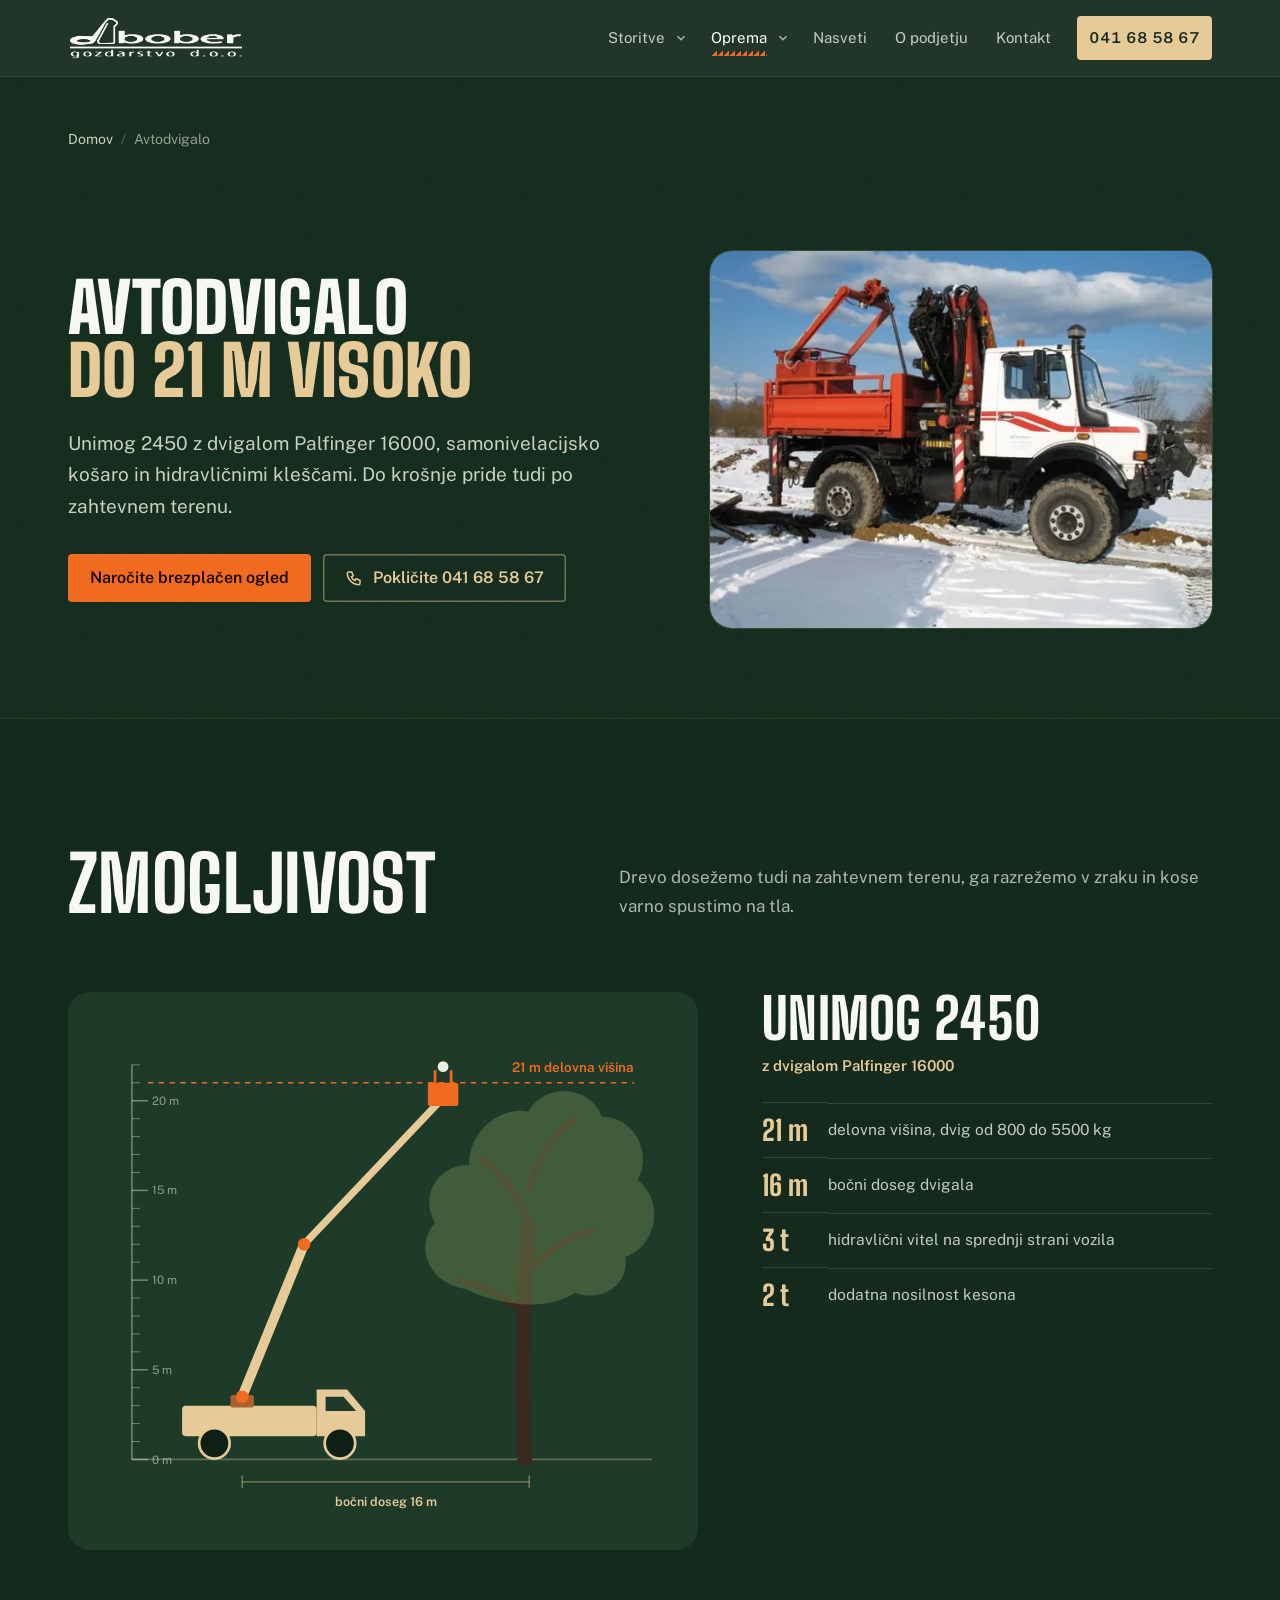
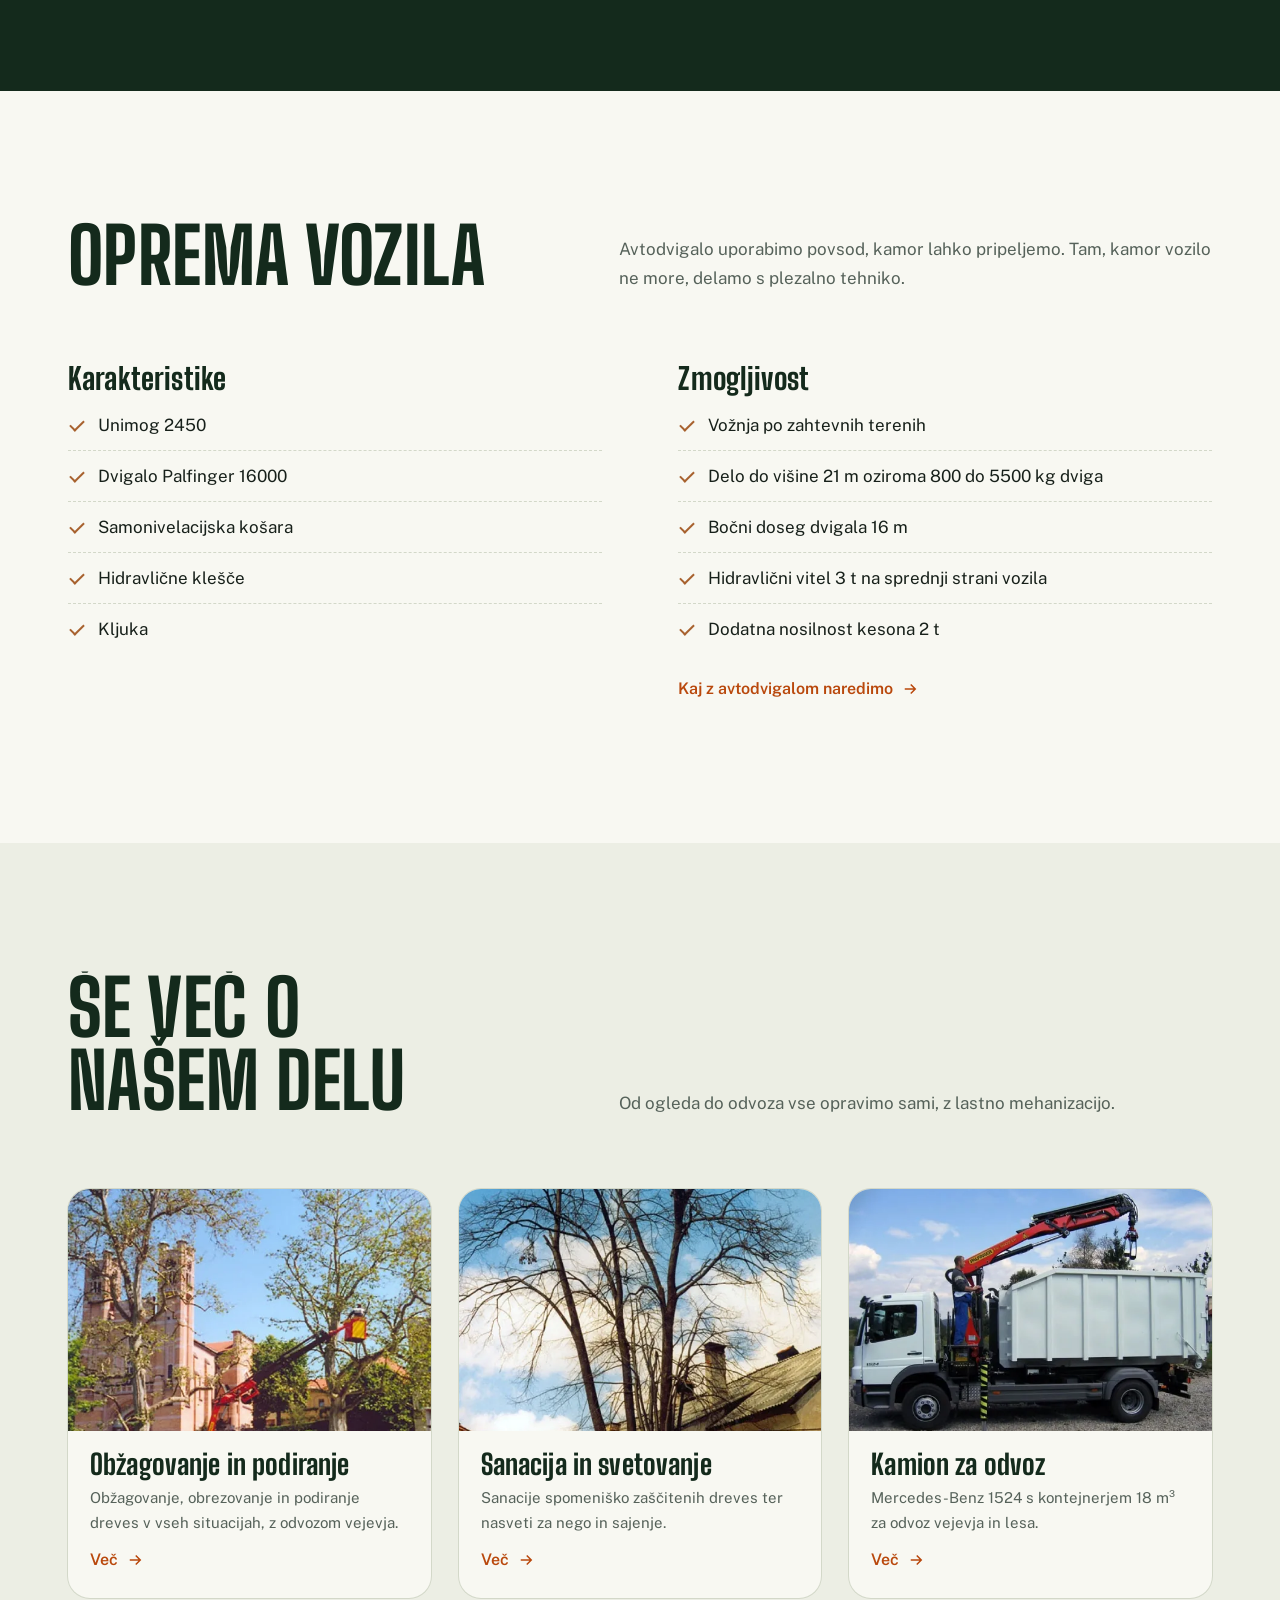
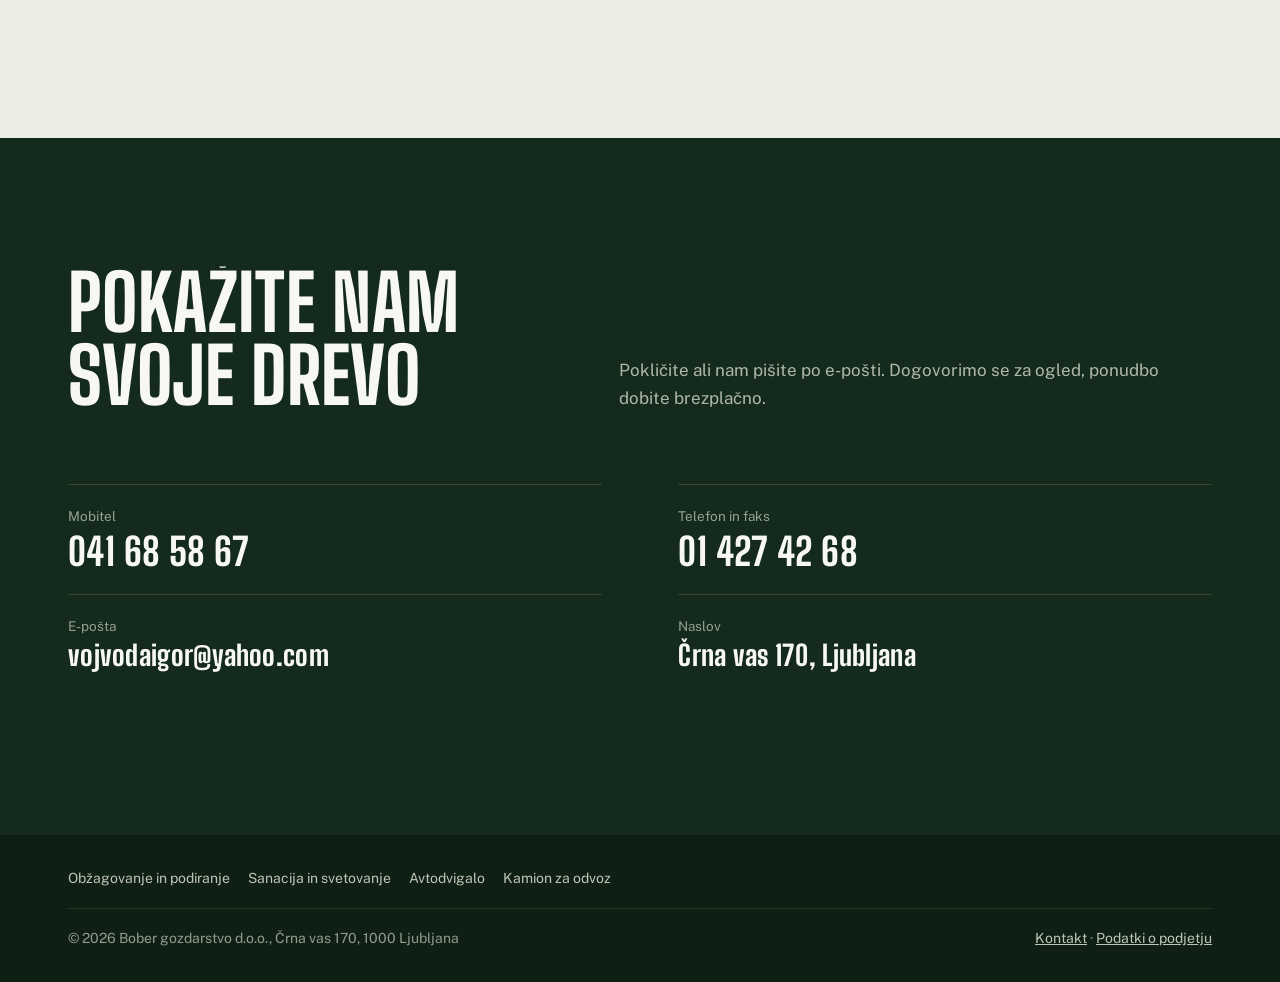
==== commit 9a9ac186: "SEO: sitemap, robots.txt, llms.txt, 404, WebP slike, og:image, Service schema Co-Authored-By: Claude" ====
--- a/avtodvigalo/index.html
+++ b/avtodvigalo/index.html
@@ -4,14 +4,17 @@
 <script>document.documentElement.classList.replace("no-js","js")</script>
 <meta charset="utf-8">
 <meta name="viewport" content="width=device-width, initial-scale=1">
-<title>Avtodvigalo Unimog 2450, delovna višina 21 m | Bober gozdarstvo</title>
+<title>Avtodvigalo s košaro do 21 m | Bober gozdarstvo</title>
 <meta name="description" content="Avtodvigalo Unimog 2450 z dvigalom Palfinger 16000: delovna višina 21 m, bočni doseg 16 m, samonivelacijska košara in vožnja po zahtevnih terenih.">
 <link rel="canonical" href="https://www.gozdarstvo-bober.si/avtodvigalo">
 <meta property="og:type" content="website">
 <meta property="og:locale" content="sl_SI">
-<meta property="og:title" content="Avtodvigalo Unimog 2450, delovna višina 21 m | Bober gozdarstvo">
+<meta property="og:title" content="Avtodvigalo s košaro do 21 m | Bober gozdarstvo">
 <meta property="og:description" content="Avtodvigalo Unimog 2450 z dvigalom Palfinger 16000: delovna višina 21 m, bočni doseg 16 m, samonivelacijska košara in vožnja po zahtevnih terenih.">
 <meta property="og:url" content="https://www.gozdarstvo-bober.si/avtodvigalo">
+<meta property="og:image" content="https://www.gozdarstvo-bober.si/img/avtodvigalo.jpg">
+<meta property="og:image:alt" content="Avtodvigalo Unimog 2450 z dvigalom Palfinger in košaro">
+<meta name="twitter:card" content="summary_large_image">
 <meta name="theme-color" content="#142A1C">
 <link rel="icon" href="data:image/svg+xml,%3Csvg xmlns='http://www.w3.org/2000/svg' viewBox='0 0 64 64'%3E%3Ccircle cx='32' cy='32' r='30' fill='%233B2A1E'/%3E%3Ccircle cx='32' cy='32' r='25' fill='%23E6CB98'/%3E%3Cg fill='none' stroke='%23A8622F' stroke-width='2'%3E%3Ccircle cx='32' cy='32' r='19'/%3E%3Ccircle cx='31' cy='33' r='13'/%3E%3Ccircle cx='31' cy='33' r='7'/%3E%3C/g%3E%3Cpath d='M32 32 L58 20' stroke='%233B2A1E' stroke-width='3'/%3E%3C/svg%3E">
 <link rel="preconnect" href="https://fonts.googleapis.com">
@@ -72,7 +75,7 @@
         </a>
       </div>
     </div>
-    <figure class="shot"><img class="ph" src="../img/avtodvigalo.jpg" alt="Avtodvigalo Unimog 2450 z dvigalom Palfinger in košaro" width="600" height="450" decoding="async" fetchpriority="high"></figure>
+    <figure class="shot"><img class="ph" src="../img/avtodvigalo.webp" alt="Avtodvigalo Unimog 2450 z dvigalom Palfinger in košaro" width="600" height="450" decoding="async" fetchpriority="high"></figure>
   </div>
 </section>
 
@@ -171,15 +174,15 @@
     </div>
     <div class="cards">
       <a class="card" href="../strokovno-obzagovanje-obrezovanje-in-podiranje-drevja/" data-rv>
-        <figure><img class="ph" src="../img/obzagovanje.jpg" alt="" width="600" height="450" loading="lazy" decoding="async"></figure>
+        <figure><img class="ph" src="../img/obzagovanje.webp" alt="" width="600" height="450" loading="lazy" decoding="async"></figure>
         <div><h3>Obžagovanje in podiranje</h3><p>Obžagovanje, obrezovanje in podiranje dreves v vseh situacijah, z odvozom vejevja.</p><span class="more" style="margin-top:4px">Več <svg viewBox="0 0 24 24" fill="none" stroke="currentColor" stroke-width="2" aria-hidden="true"><path d="M5 12h14M13 6l6 6-6 6"/></svg></span></div>
       </a>
       <a class="card" href="../sanacija-in-strokovno-svetovanje/" data-rv>
-        <figure><img class="ph" src="../img/sanacija.jpg" alt="" width="600" height="450" loading="lazy" decoding="async"></figure>
+        <figure><img class="ph" src="../img/sanacija.webp" alt="" width="600" height="450" loading="lazy" decoding="async"></figure>
         <div><h3>Sanacija in svetovanje</h3><p>Sanacije spomeniško zaščitenih dreves ter nasveti za nego in sajenje.</p><span class="more" style="margin-top:4px">Več <svg viewBox="0 0 24 24" fill="none" stroke="currentColor" stroke-width="2" aria-hidden="true"><path d="M5 12h14M13 6l6 6-6 6"/></svg></span></div>
       </a>
       <a class="card" href="../kamion-za-odvoz-vejevja-in-lesa/" data-rv>
-        <figure><img class="ph" src="../img/kamion.jpg" alt="" width="600" height="450" loading="lazy" decoding="async"></figure>
+        <figure><img class="ph" src="../img/kamion.webp" alt="" width="600" height="450" loading="lazy" decoding="async"></figure>
         <div><h3>Kamion za odvoz</h3><p>Mercedes-Benz 1524 s kontejnerjem 18 m³ za odvoz vejevja in lesa.</p><span class="more" style="margin-top:4px">Več <svg viewBox="0 0 24 24" fill="none" stroke="currentColor" stroke-width="2" aria-hidden="true"><path d="M5 12h14M13 6l6 6-6 6"/></svg></span></div>
       </a>
     </div>
